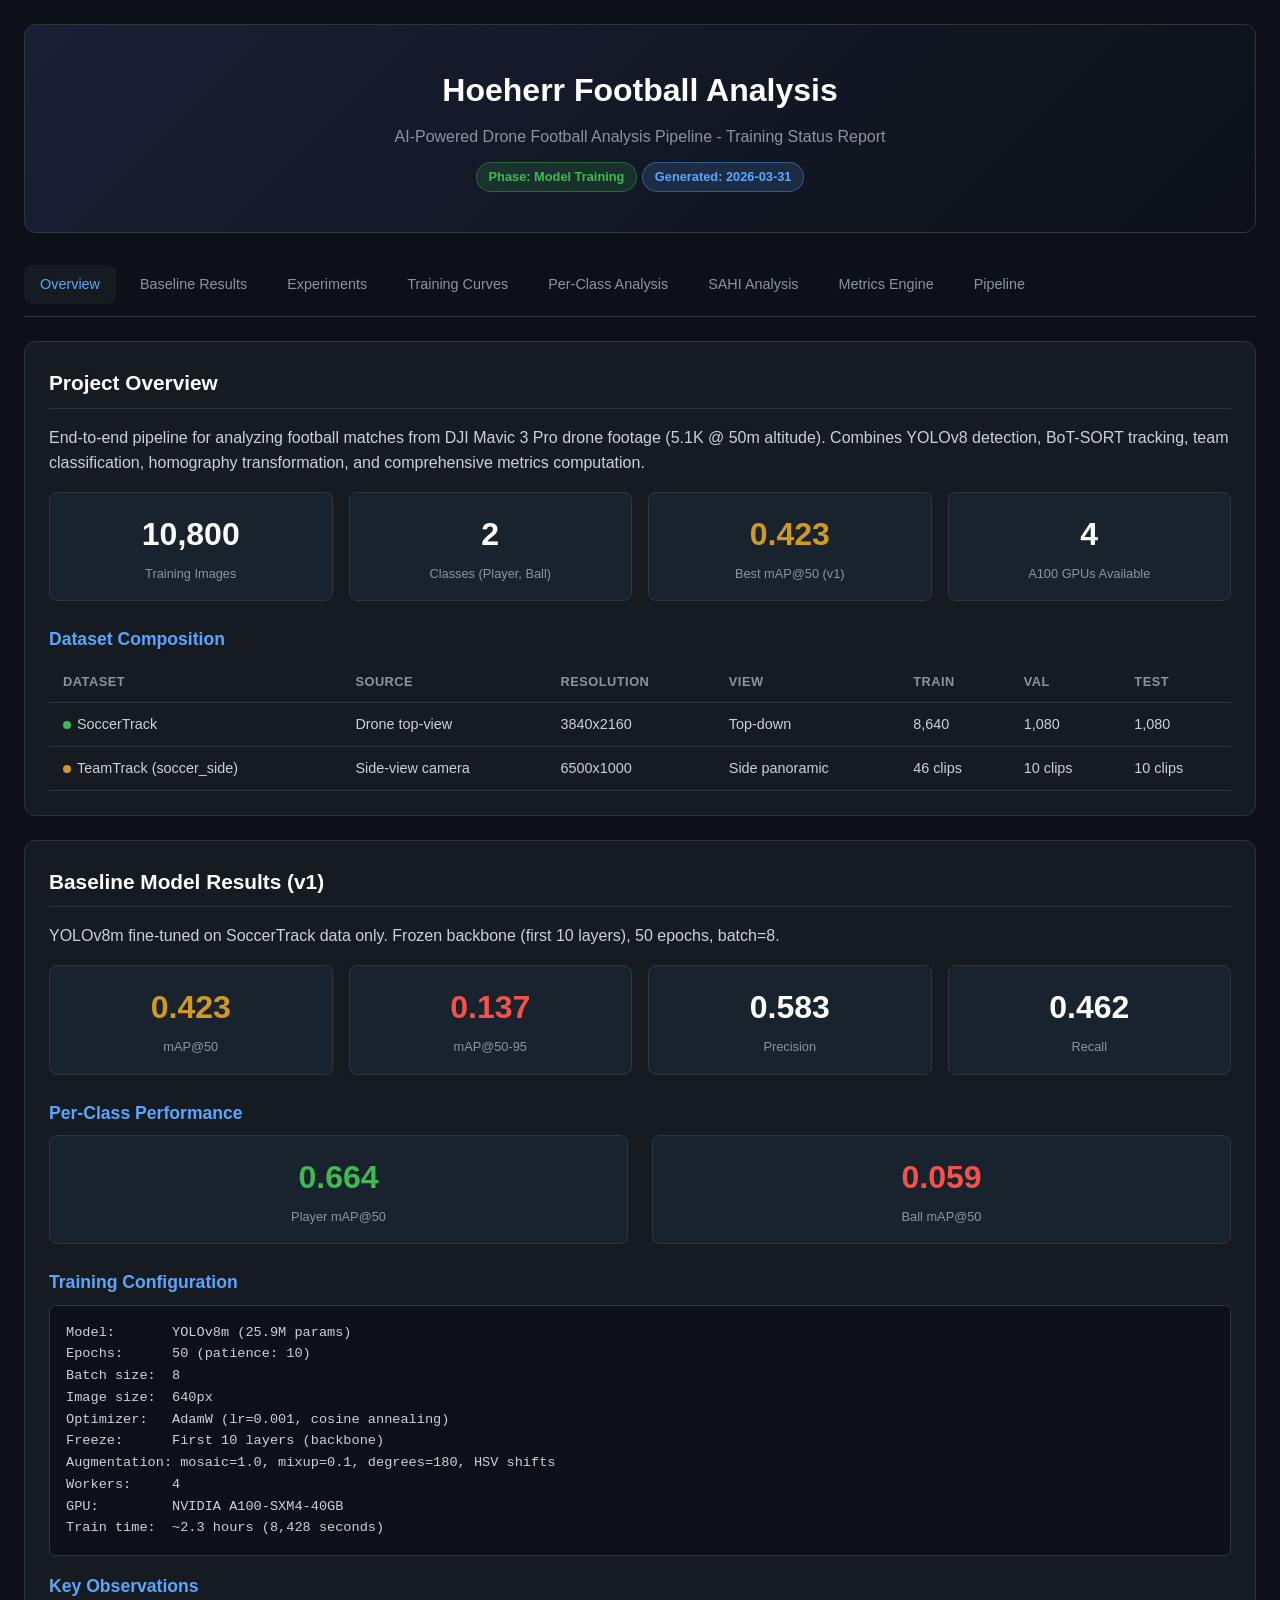
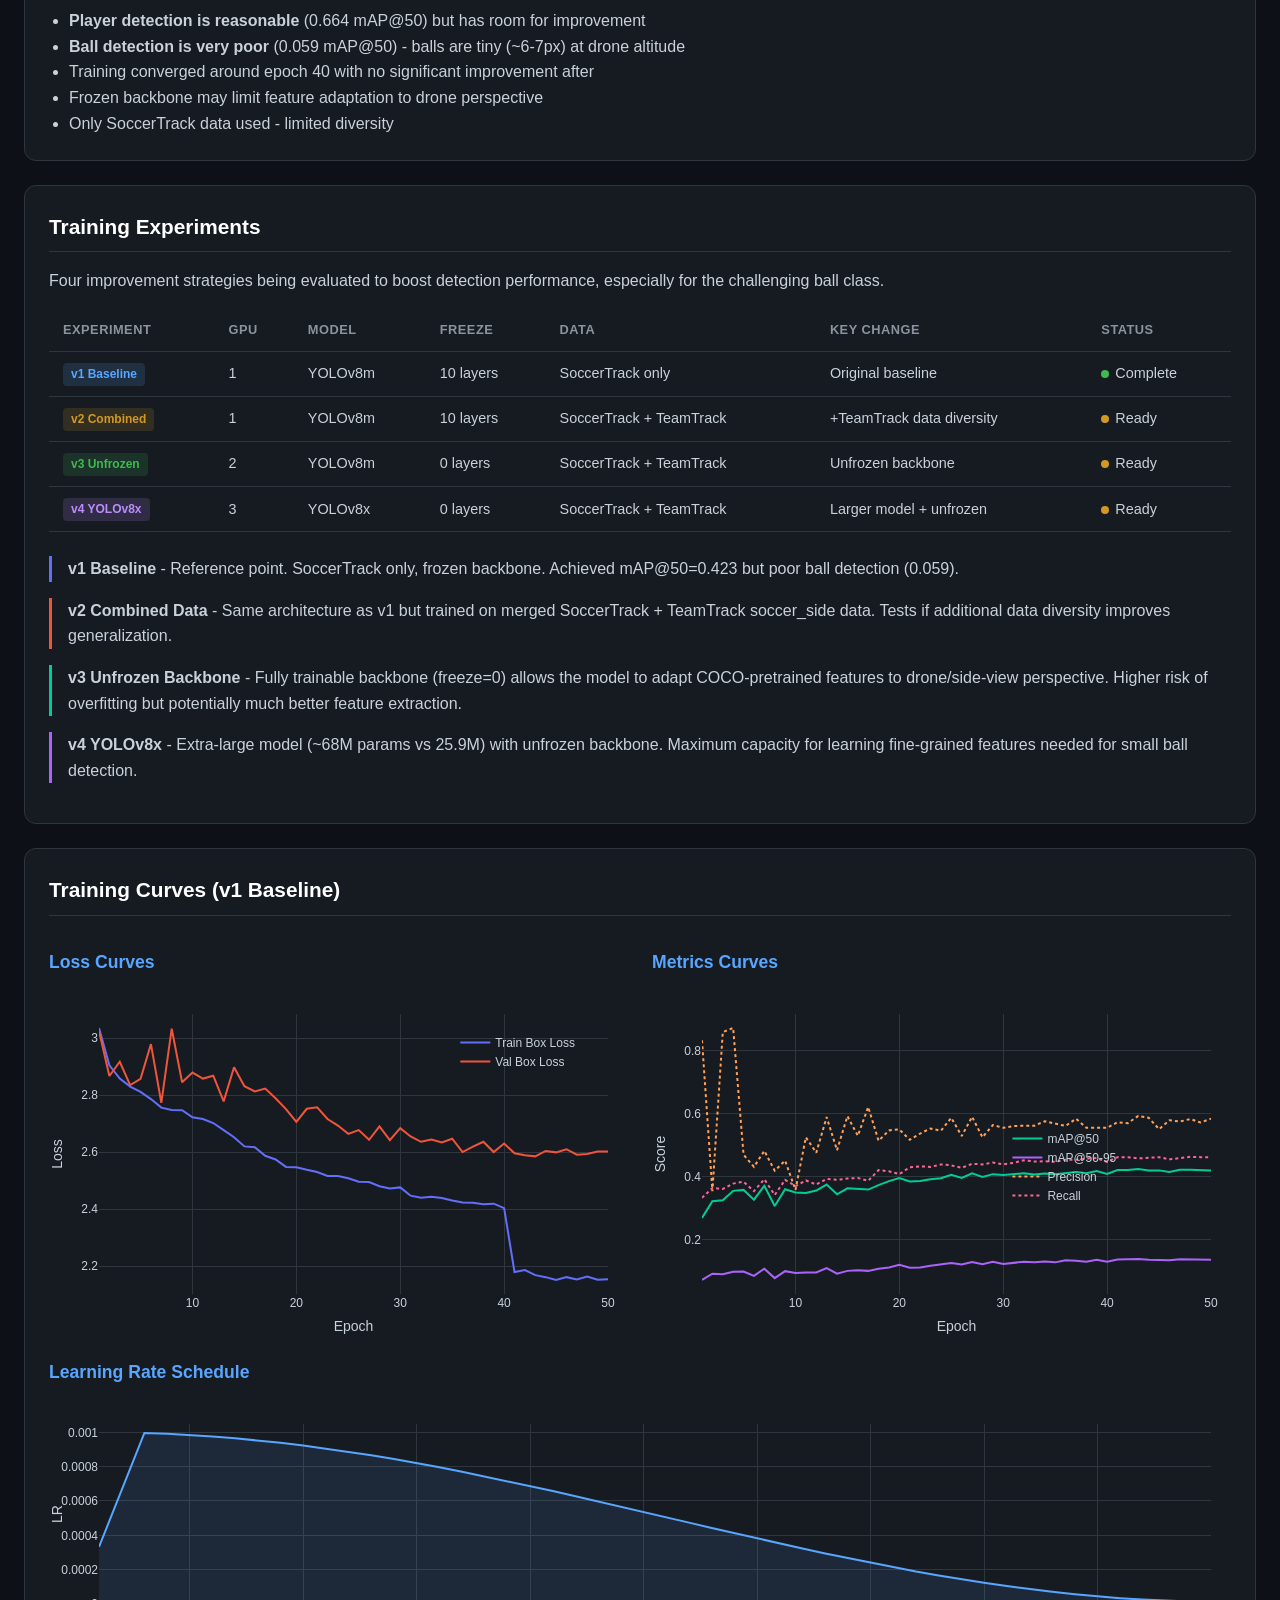
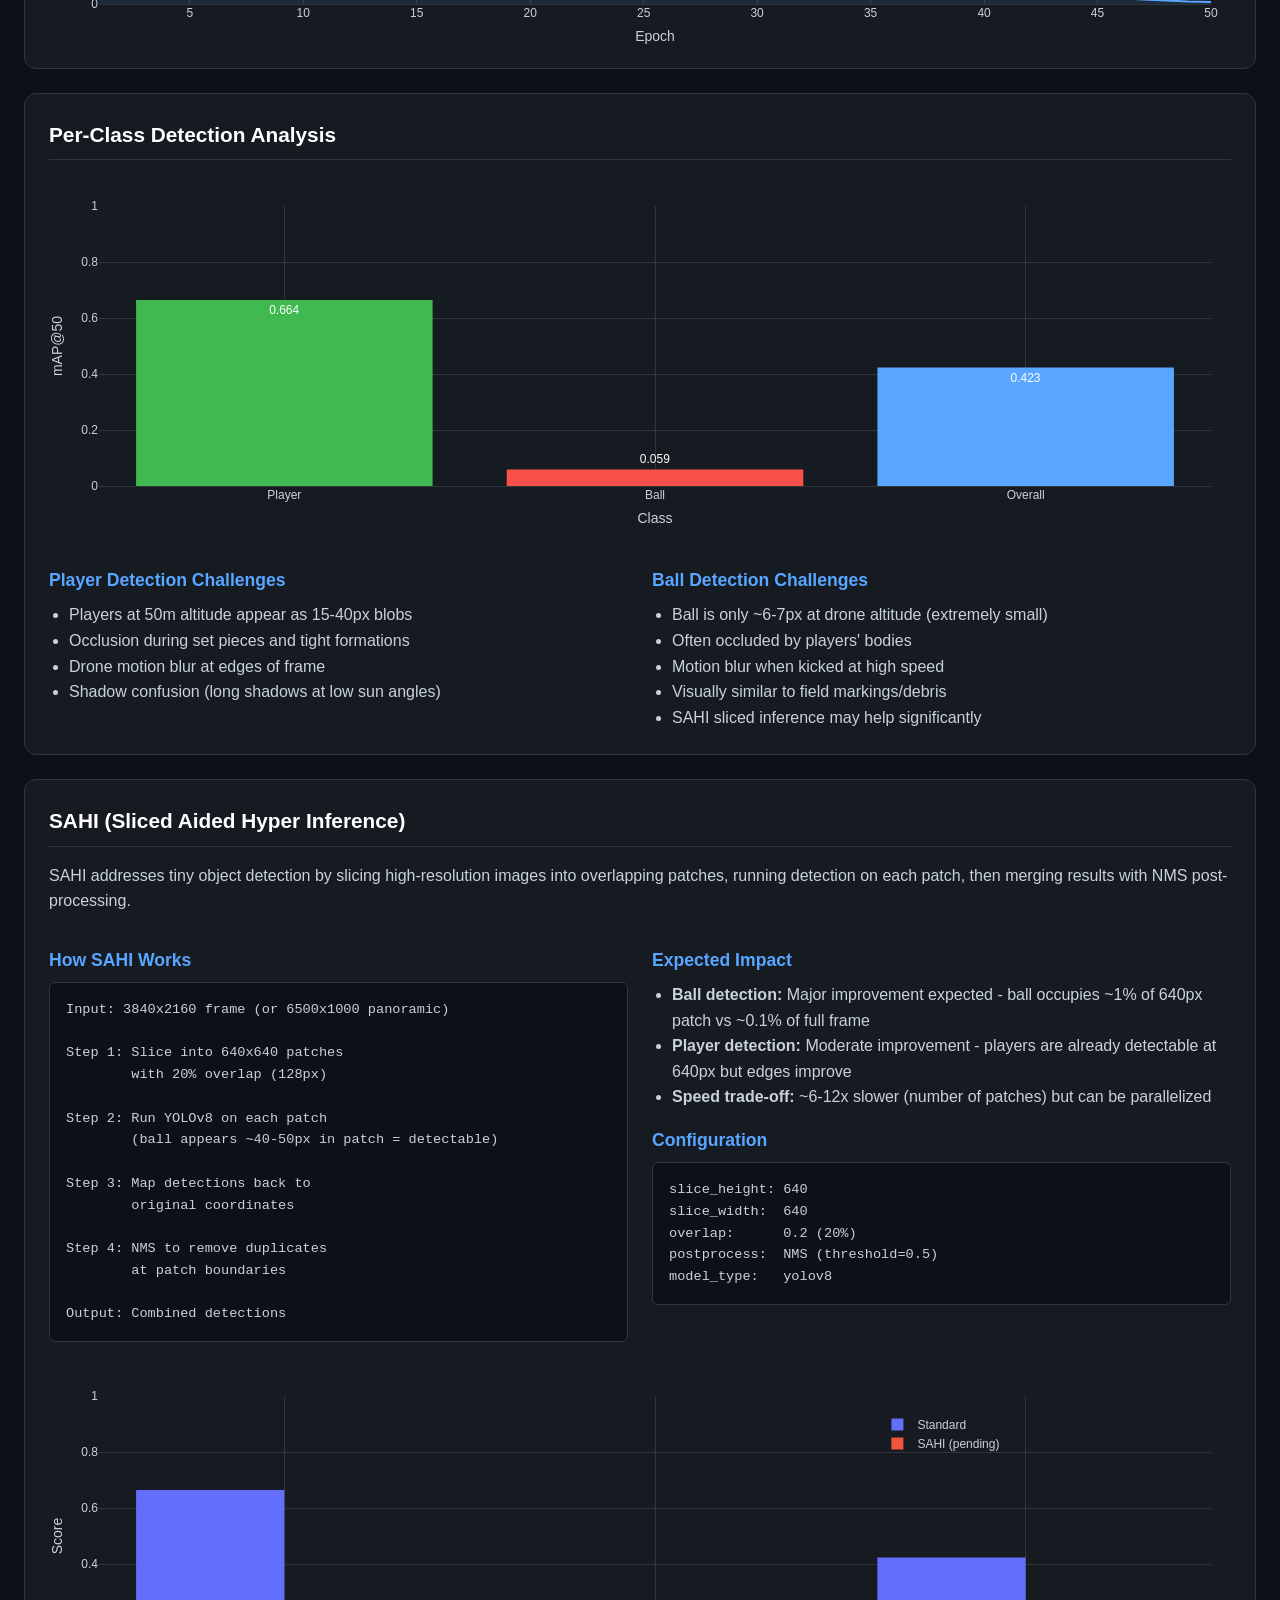
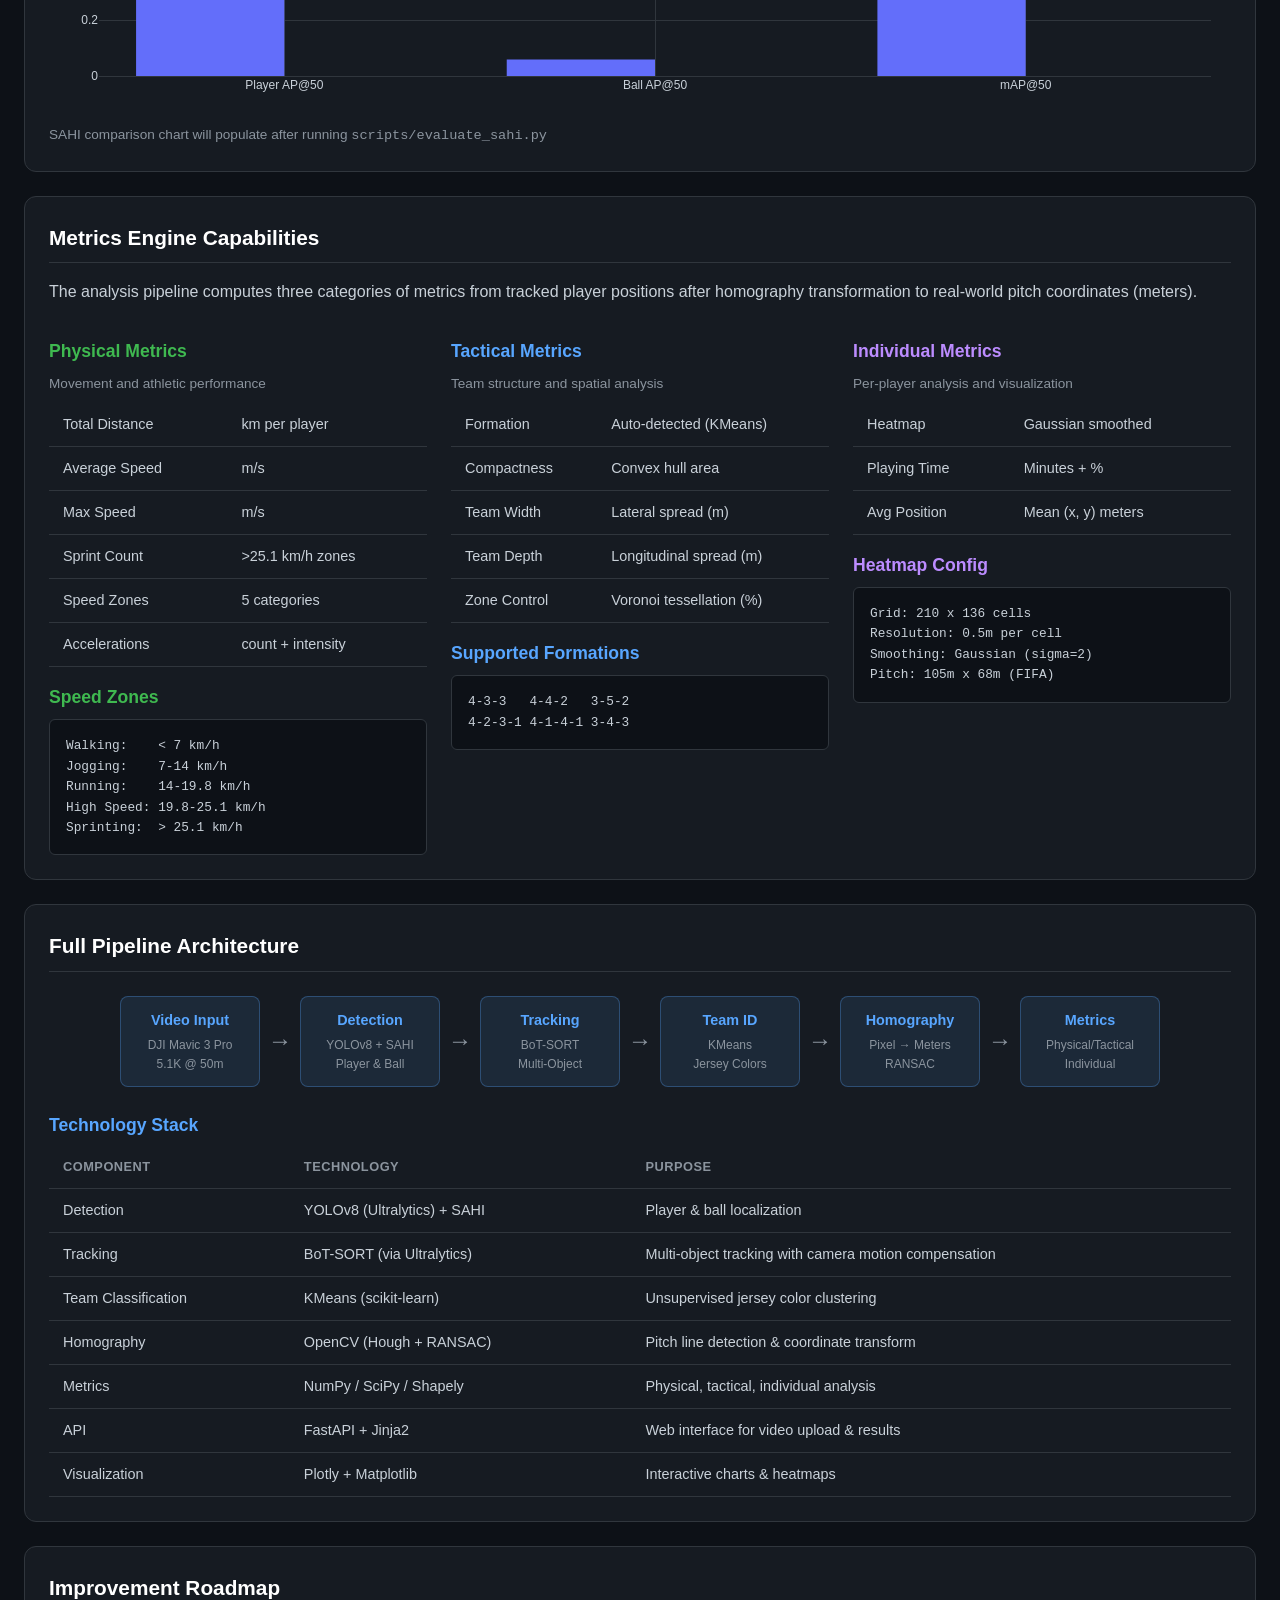
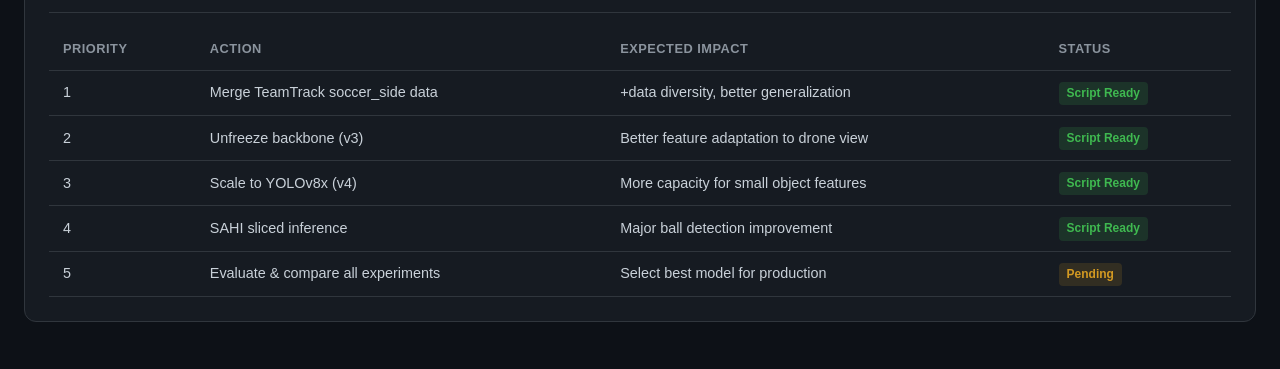
==== reports/training_report.html @ 8e0e342e "Initial commit: Hoeherr Football Analysis Pipeline - YOLOv8 detection + SAHI for small object detect" ====
<!DOCTYPE html>
<html lang="en">
<head>
    <meta charset="UTF-8">
    <meta name="viewport" content="width=device-width, initial-scale=1.0">
    <title>Hoeherr Football Analysis - Training Status Report</title>
    <script src="https://cdn.plot.ly/plotly-2.27.0.min.js"></script>
    <style>
        :root {
            --bg: #0d1117;
            --card: #161b22;
            --border: #30363d;
            --text: #c9d1d9;
            --text-muted: #8b949e;
            --accent: #58a6ff;
            --green: #3fb950;
            --red: #f85149;
            --orange: #d29922;
            --purple: #bc8cff;
        }
        * { margin: 0; padding: 0; box-sizing: border-box; }
        body {
            font-family: -apple-system, BlinkMacSystemFont, 'Segoe UI', Helvetica, Arial, sans-serif;
            background: var(--bg); color: var(--text); line-height: 1.6;
        }
        .container { max-width: 1400px; margin: 0 auto; padding: 24px; }

        /* Header */
        .header {
            text-align: center; padding: 40px 20px; margin-bottom: 32px;
            background: linear-gradient(135deg, #1a1f35 0%, #0d1117 100%);
            border: 1px solid var(--border); border-radius: 12px;
        }
        .header h1 { font-size: 2rem; color: #fff; margin-bottom: 8px; }
        .header .subtitle { color: var(--text-muted); font-size: 1rem; }
        .header .badge {
            display: inline-block; padding: 4px 12px; border-radius: 20px;
            font-size: 0.8rem; font-weight: 600; margin-top: 12px;
        }
        .badge-active { background: rgba(63, 185, 80, 0.15); color: var(--green); border: 1px solid rgba(63, 185, 80, 0.4); }
        .badge-info { background: rgba(88, 166, 255, 0.15); color: var(--accent); border: 1px solid rgba(88, 166, 255, 0.4); }

        /* Navigation */
        .nav {
            display: flex; gap: 8px; margin-bottom: 24px;
            border-bottom: 1px solid var(--border); padding-bottom: 12px;
            flex-wrap: wrap;
        }
        .nav a {
            color: var(--text-muted); text-decoration: none; padding: 8px 16px;
            border-radius: 8px; font-size: 0.9rem; transition: all 0.2s;
        }
        .nav a:hover, .nav a.active { background: var(--card); color: var(--accent); }

        /* Cards */
        .card {
            background: var(--card); border: 1px solid var(--border);
            border-radius: 12px; padding: 24px; margin-bottom: 24px;
        }
        .card h2 { font-size: 1.3rem; color: #fff; margin-bottom: 16px;
                    padding-bottom: 8px; border-bottom: 1px solid var(--border); }
        .card h3 { font-size: 1.1rem; color: var(--accent); margin: 16px 0 8px; }

        /* Grid layouts */
        .grid-2 { display: grid; grid-template-columns: 1fr 1fr; gap: 24px; }
        .grid-3 { display: grid; grid-template-columns: 1fr 1fr 1fr; gap: 24px; }
        .grid-4 { display: grid; grid-template-columns: repeat(4, 1fr); gap: 16px; }
        @media (max-width: 900px) {
            .grid-2, .grid-3, .grid-4 { grid-template-columns: 1fr; }
        }

        /* Metric boxes */
        .metric-box {
            background: rgba(88, 166, 255, 0.05); border: 1px solid var(--border);
            border-radius: 8px; padding: 16px; text-align: center;
        }
        .metric-box .value { font-size: 2rem; font-weight: 700; color: #fff; }
        .metric-box .label { font-size: 0.8rem; color: var(--text-muted); margin-top: 4px; }
        .metric-box.good .value { color: var(--green); }
        .metric-box.warn .value { color: var(--orange); }
        .metric-box.bad .value { color: var(--red); }

        /* Tables */
        table { width: 100%; border-collapse: collapse; font-size: 0.9rem; }
        th, td { padding: 10px 14px; text-align: left; border-bottom: 1px solid var(--border); }
        th { color: var(--text-muted); font-weight: 600; font-size: 0.8rem;
             text-transform: uppercase; letter-spacing: 0.5px; }
        tr:hover { background: rgba(88, 166, 255, 0.05); }

        /* Chart containers */
        .chart-box { width: 100%; min-height: 350px; }

        /* Code/config blocks */
        .config-block {
            background: #0d1117; border: 1px solid var(--border);
            border-radius: 6px; padding: 16px; font-family: 'SFMono-Regular', monospace;
            font-size: 0.85rem; overflow-x: auto; white-space: pre;
        }

        /* Pipeline diagram */
        .pipeline { display: flex; align-items: center; gap: 0; flex-wrap: wrap; justify-content: center; }
        .pipeline-step {
            background: rgba(88, 166, 255, 0.1); border: 1px solid rgba(88, 166, 255, 0.3);
            border-radius: 8px; padding: 12px 20px; text-align: center;
            min-width: 140px;
        }
        .pipeline-step .step-title { font-weight: 600; color: var(--accent); font-size: 0.9rem; }
        .pipeline-step .step-detail { font-size: 0.75rem; color: var(--text-muted); margin-top: 4px; }
        .pipeline-arrow { font-size: 1.5rem; color: var(--text-muted); padding: 0 8px; }

        /* Status indicators */
        .status-dot { width: 8px; height: 8px; border-radius: 50%; display: inline-block; margin-right: 6px; }
        .status-dot.green { background: var(--green); }
        .status-dot.orange { background: var(--orange); }
        .status-dot.red { background: var(--red); }

        /* Sections */
        section { scroll-margin-top: 20px; }

        /* Experiment comparison */
        .exp-card {
            border-left: 3px solid var(--accent); padding-left: 16px;
            margin-bottom: 16px;
        }
        .exp-card.v1 { border-color: #636EFA; }
        .exp-card.v2 { border-color: #EF553B; }
        .exp-card.v3 { border-color: #00CC96; }
        .exp-card.v4 { border-color: #AB63FA; }

        .tag {
            display: inline-block; padding: 2px 8px; border-radius: 4px;
            font-size: 0.75rem; font-weight: 600;
        }
        .tag-blue { background: rgba(88, 166, 255, 0.15); color: var(--accent); }
        .tag-green { background: rgba(63, 185, 80, 0.15); color: var(--green); }
        .tag-orange { background: rgba(210, 153, 34, 0.15); color: var(--orange); }
        .tag-purple { background: rgba(188, 140, 255, 0.15); color: var(--purple); }
    </style>
</head>
<body>

<div class="container">

    <!-- Header -->
    <div class="header">
        <h1>Hoeherr Football Analysis</h1>
        <div class="subtitle">AI-Powered Drone Football Analysis Pipeline - Training Status Report</div>
        <div>
            <span class="badge badge-active">Phase: Model Training</span>
            <span class="badge badge-info">Generated: 2026-03-31</span>
        </div>
    </div>

    <!-- Navigation -->
    <div class="nav">
        <a href="#overview" class="active">Overview</a>
        <a href="#baseline">Baseline Results</a>
        <a href="#experiments">Experiments</a>
        <a href="#training-curves">Training Curves</a>
        <a href="#per-class">Per-Class Analysis</a>
        <a href="#sahi">SAHI Analysis</a>
        <a href="#metrics-engine">Metrics Engine</a>
        <a href="#pipeline">Pipeline</a>
    </div>

    <!-- ============================================================ -->
    <!-- SECTION: Overview -->
    <!-- ============================================================ -->
    <section id="overview">
        <div class="card">
            <h2>Project Overview</h2>
            <p style="margin-bottom: 16px;">
                End-to-end pipeline for analyzing football matches from DJI Mavic 3 Pro drone footage (5.1K @ 50m altitude).
                Combines YOLOv8 detection, BoT-SORT tracking, team classification, homography transformation, and comprehensive metrics computation.
            </p>

            <div class="grid-4" style="margin-bottom: 24px;">
                <div class="metric-box">
                    <div class="value">10,800</div>
                    <div class="label">Training Images</div>
                </div>
                <div class="metric-box">
                    <div class="value">2</div>
                    <div class="label">Classes (Player, Ball)</div>
                </div>
                <div class="metric-box warn">
                    <div class="value">0.423</div>
                    <div class="label">Best mAP@50 (v1)</div>
                </div>
                <div class="metric-box">
                    <div class="value">4</div>
                    <div class="label">A100 GPUs Available</div>
                </div>
            </div>

            <h3>Dataset Composition</h3>
            <table>
                <thead>
                    <tr><th>Dataset</th><th>Source</th><th>Resolution</th><th>View</th><th>Train</th><th>Val</th><th>Test</th></tr>
                </thead>
                <tbody>
                    <tr>
                        <td><span class="status-dot green"></span>SoccerTrack</td>
                        <td>Drone top-view</td><td>3840x2160</td><td>Top-down</td>
                        <td>8,640</td><td>1,080</td><td>1,080</td>
                    </tr>
                    <tr>
                        <td><span class="status-dot orange"></span>TeamTrack (soccer_side)</td>
                        <td>Side-view camera</td><td>6500x1000</td><td>Side panoramic</td>
                        <td>46 clips</td><td>10 clips</td><td>10 clips</td>
                    </tr>
                </tbody>
            </table>
        </div>
    </section>

    <!-- ============================================================ -->
    <!-- SECTION: Baseline Results (v1) -->
    <!-- ============================================================ -->
    <section id="baseline">
        <div class="card">
            <h2>Baseline Model Results (v1)</h2>
            <p style="margin-bottom: 16px;">
                YOLOv8m fine-tuned on SoccerTrack data only. Frozen backbone (first 10 layers), 50 epochs, batch=8.
            </p>

            <div class="grid-4" style="margin-bottom: 24px;">
                <div class="metric-box warn">
                    <div class="value">0.423</div>
                    <div class="label">mAP@50</div>
                </div>
                <div class="metric-box bad">
                    <div class="value">0.137</div>
                    <div class="label">mAP@50-95</div>
                </div>
                <div class="metric-box">
                    <div class="value">0.583</div>
                    <div class="label">Precision</div>
                </div>
                <div class="metric-box">
                    <div class="value">0.462</div>
                    <div class="label">Recall</div>
                </div>
            </div>

            <h3>Per-Class Performance</h3>
            <div class="grid-2" style="margin-bottom: 24px;">
                <div class="metric-box">
                    <div class="value" style="color: var(--green);">0.664</div>
                    <div class="label">Player mAP@50</div>
                </div>
                <div class="metric-box bad">
                    <div class="value">0.059</div>
                    <div class="label">Ball mAP@50</div>
                </div>
            </div>

            <h3>Training Configuration</h3>
            <div class="config-block">Model:       YOLOv8m (25.9M params)
Epochs:      50 (patience: 10)
Batch size:  8
Image size:  640px
Optimizer:   AdamW (lr=0.001, cosine annealing)
Freeze:      First 10 layers (backbone)
Augmentation: mosaic=1.0, mixup=0.1, degrees=180, HSV shifts
Workers:     4
GPU:         NVIDIA A100-SXM4-40GB
Train time:  ~2.3 hours (8,428 seconds)</div>

            <h3>Key Observations</h3>
            <ul style="margin-left: 20px; margin-top: 8px;">
                <li><strong>Player detection is reasonable</strong> (0.664 mAP@50) but has room for improvement</li>
                <li><strong>Ball detection is very poor</strong> (0.059 mAP@50) - balls are tiny (~6-7px) at drone altitude</li>
                <li>Training converged around epoch 40 with no significant improvement after</li>
                <li>Frozen backbone may limit feature adaptation to drone perspective</li>
                <li>Only SoccerTrack data used - limited diversity</li>
            </ul>
        </div>
    </section>

    <!-- ============================================================ -->
    <!-- SECTION: Experiments -->
    <!-- ============================================================ -->
    <section id="experiments">
        <div class="card">
            <h2>Training Experiments</h2>
            <p style="margin-bottom: 16px;">
                Four improvement strategies being evaluated to boost detection performance,
                especially for the challenging ball class.
            </p>

            <table>
                <thead>
                    <tr>
                        <th>Experiment</th><th>GPU</th><th>Model</th><th>Freeze</th>
                        <th>Data</th><th>Key Change</th><th>Status</th>
                    </tr>
                </thead>
                <tbody>
                    <tr>
                        <td><span class="tag tag-blue">v1 Baseline</span></td>
                        <td>1</td><td>YOLOv8m</td><td>10 layers</td>
                        <td>SoccerTrack only</td><td>Original baseline</td>
                        <td><span class="status-dot green"></span>Complete</td>
                    </tr>
                    <tr>
                        <td><span class="tag tag-orange">v2 Combined</span></td>
                        <td>1</td><td>YOLOv8m</td><td>10 layers</td>
                        <td>SoccerTrack + TeamTrack</td><td>+TeamTrack data diversity</td>
                        <td><span class="status-dot orange"></span>Ready</td>
                    </tr>
                    <tr>
                        <td><span class="tag tag-green">v3 Unfrozen</span></td>
                        <td>2</td><td>YOLOv8m</td><td>0 layers</td>
                        <td>SoccerTrack + TeamTrack</td><td>Unfrozen backbone</td>
                        <td><span class="status-dot orange"></span>Ready</td>
                    </tr>
                    <tr>
                        <td><span class="tag tag-purple">v4 YOLOv8x</span></td>
                        <td>3</td><td>YOLOv8x</td><td>0 layers</td>
                        <td>SoccerTrack + TeamTrack</td><td>Larger model + unfrozen</td>
                        <td><span class="status-dot orange"></span>Ready</td>
                    </tr>
                </tbody>
            </table>

            <div style="margin-top: 24px;">
                <div class="exp-card v1">
                    <strong>v1 Baseline</strong> - Reference point. SoccerTrack only, frozen backbone.
                    Achieved mAP@50=0.423 but poor ball detection (0.059).
                </div>
                <div class="exp-card v2">
                    <strong>v2 Combined Data</strong> - Same architecture as v1 but trained on merged
                    SoccerTrack + TeamTrack soccer_side data. Tests if additional data diversity improves generalization.
                </div>
                <div class="exp-card v3">
                    <strong>v3 Unfrozen Backbone</strong> - Fully trainable backbone (freeze=0) allows the
                    model to adapt COCO-pretrained features to drone/side-view perspective. Higher risk of
                    overfitting but potentially much better feature extraction.
                </div>
                <div class="exp-card v4">
                    <strong>v4 YOLOv8x</strong> - Extra-large model (~68M params vs 25.9M) with unfrozen backbone.
                    Maximum capacity for learning fine-grained features needed for small ball detection.
                </div>
            </div>
        </div>
    </section>

    <!-- ============================================================ -->
    <!-- SECTION: Training Curves -->
    <!-- ============================================================ -->
    <section id="training-curves">
        <div class="card">
            <h2>Training Curves (v1 Baseline)</h2>
            <div class="grid-2">
                <div>
                    <h3>Loss Curves</h3>
                    <div id="chart-loss" class="chart-box"></div>
                </div>
                <div>
                    <h3>Metrics Curves</h3>
                    <div id="chart-metrics" class="chart-box"></div>
                </div>
            </div>
            <div style="margin-top: 24px;">
                <h3>Learning Rate Schedule</h3>
                <div id="chart-lr" class="chart-box" style="min-height: 250px;"></div>
            </div>
        </div>
    </section>

    <!-- ============================================================ -->
    <!-- SECTION: Per-Class Analysis -->
    <!-- ============================================================ -->
    <section id="per-class">
        <div class="card">
            <h2>Per-Class Detection Analysis</h2>
            <div id="chart-perclass" class="chart-box"></div>

            <div class="grid-2" style="margin-top: 24px;">
                <div>
                    <h3>Player Detection Challenges</h3>
                    <ul style="margin-left: 20px;">
                        <li>Players at 50m altitude appear as 15-40px blobs</li>
                        <li>Occlusion during set pieces and tight formations</li>
                        <li>Drone motion blur at edges of frame</li>
                        <li>Shadow confusion (long shadows at low sun angles)</li>
                    </ul>
                </div>
                <div>
                    <h3>Ball Detection Challenges</h3>
                    <ul style="margin-left: 20px;">
                        <li>Ball is only ~6-7px at drone altitude (extremely small)</li>
                        <li>Often occluded by players' bodies</li>
                        <li>Motion blur when kicked at high speed</li>
                        <li>Visually similar to field markings/debris</li>
                        <li>SAHI sliced inference may help significantly</li>
                    </ul>
                </div>
            </div>
        </div>
    </section>

    <!-- ============================================================ -->
    <!-- SECTION: SAHI Analysis -->
    <!-- ============================================================ -->
    <section id="sahi">
        <div class="card">
            <h2>SAHI (Sliced Aided Hyper Inference)</h2>
            <p style="margin-bottom: 16px;">
                SAHI addresses tiny object detection by slicing high-resolution images into overlapping patches,
                running detection on each patch, then merging results with NMS post-processing.
            </p>

            <div class="grid-2" style="margin-bottom: 24px;">
                <div>
                    <h3>How SAHI Works</h3>
                    <div class="config-block">Input: 3840x2160 frame (or 6500x1000 panoramic)

Step 1: Slice into 640x640 patches
        with 20% overlap (128px)

Step 2: Run YOLOv8 on each patch
        (ball appears ~40-50px in patch = detectable)

Step 3: Map detections back to
        original coordinates

Step 4: NMS to remove duplicates
        at patch boundaries

Output: Combined detections</div>
                </div>
                <div>
                    <h3>Expected Impact</h3>
                    <ul style="margin-left: 20px; margin-bottom: 16px;">
                        <li><strong>Ball detection:</strong> Major improvement expected - ball occupies ~1% of 640px patch vs ~0.1% of full frame</li>
                        <li><strong>Player detection:</strong> Moderate improvement - players are already detectable at 640px but edges improve</li>
                        <li><strong>Speed trade-off:</strong> ~6-12x slower (number of patches) but can be parallelized</li>
                    </ul>
                    <h3>Configuration</h3>
                    <div class="config-block">slice_height: 640
slice_width:  640
overlap:      0.2 (20%)
postprocess:  NMS (threshold=0.5)
model_type:   yolov8</div>
                </div>
            </div>

            <div id="chart-sahi" class="chart-box"></div>
            <p style="margin-top: 8px; color: var(--text-muted); font-size: 0.85rem;">
                SAHI comparison chart will populate after running <code>scripts/evaluate_sahi.py</code>
            </p>
        </div>
    </section>

    <!-- ============================================================ -->
    <!-- SECTION: Metrics Engine -->
    <!-- ============================================================ -->
    <section id="metrics-engine">
        <div class="card">
            <h2>Metrics Engine Capabilities</h2>
            <p style="margin-bottom: 16px;">
                The analysis pipeline computes three categories of metrics from tracked player positions
                after homography transformation to real-world pitch coordinates (meters).
            </p>

            <div class="grid-3">
                <div>
                    <h3 style="color: var(--green);">Physical Metrics</h3>
                    <p style="font-size: 0.85rem; color: var(--text-muted); margin-bottom: 8px;">
                        Movement and athletic performance
                    </p>
                    <table>
                        <tr><td>Total Distance</td><td>km per player</td></tr>
                        <tr><td>Average Speed</td><td>m/s</td></tr>
                        <tr><td>Max Speed</td><td>m/s</td></tr>
                        <tr><td>Sprint Count</td><td>>25.1 km/h zones</td></tr>
                        <tr><td>Speed Zones</td><td>5 categories</td></tr>
                        <tr><td>Accelerations</td><td>count + intensity</td></tr>
                    </table>

                    <h3 style="color: var(--green); margin-top: 16px;">Speed Zones</h3>
                    <div class="config-block" style="font-size: 0.8rem;">Walking:    &lt; 7 km/h
Jogging:    7-14 km/h
Running:    14-19.8 km/h
High Speed: 19.8-25.1 km/h
Sprinting:  &gt; 25.1 km/h</div>
                </div>
                <div>
                    <h3 style="color: var(--accent);">Tactical Metrics</h3>
                    <p style="font-size: 0.85rem; color: var(--text-muted); margin-bottom: 8px;">
                        Team structure and spatial analysis
                    </p>
                    <table>
                        <tr><td>Formation</td><td>Auto-detected (KMeans)</td></tr>
                        <tr><td>Compactness</td><td>Convex hull area</td></tr>
                        <tr><td>Team Width</td><td>Lateral spread (m)</td></tr>
                        <tr><td>Team Depth</td><td>Longitudinal spread (m)</td></tr>
                        <tr><td>Zone Control</td><td>Voronoi tessellation (%)</td></tr>
                    </table>

                    <h3 style="color: var(--accent); margin-top: 16px;">Supported Formations</h3>
                    <div class="config-block" style="font-size: 0.8rem;">4-3-3   4-4-2   3-5-2
4-2-3-1 4-1-4-1 3-4-3</div>
                </div>
                <div>
                    <h3 style="color: var(--purple);">Individual Metrics</h3>
                    <p style="font-size: 0.85rem; color: var(--text-muted); margin-bottom: 8px;">
                        Per-player analysis and visualization
                    </p>
                    <table>
                        <tr><td>Heatmap</td><td>Gaussian smoothed</td></tr>
                        <tr><td>Playing Time</td><td>Minutes + %</td></tr>
                        <tr><td>Avg Position</td><td>Mean (x, y) meters</td></tr>
                    </table>

                    <h3 style="color: var(--purple); margin-top: 16px;">Heatmap Config</h3>
                    <div class="config-block" style="font-size: 0.8rem;">Grid: 210 x 136 cells
Resolution: 0.5m per cell
Smoothing: Gaussian (sigma=2)
Pitch: 105m x 68m (FIFA)</div>
                </div>
            </div>
        </div>
    </section>

    <!-- ============================================================ -->
    <!-- SECTION: Pipeline -->
    <!-- ============================================================ -->
    <section id="pipeline">
        <div class="card">
            <h2>Full Pipeline Architecture</h2>
            <div class="pipeline" style="margin: 24px 0;">
                <div class="pipeline-step">
                    <div class="step-title">Video Input</div>
                    <div class="step-detail">DJI Mavic 3 Pro<br>5.1K @ 50m</div>
                </div>
                <div class="pipeline-arrow">&rarr;</div>
                <div class="pipeline-step">
                    <div class="step-title">Detection</div>
                    <div class="step-detail">YOLOv8 + SAHI<br>Player & Ball</div>
                </div>
                <div class="pipeline-arrow">&rarr;</div>
                <div class="pipeline-step">
                    <div class="step-title">Tracking</div>
                    <div class="step-detail">BoT-SORT<br>Multi-Object</div>
                </div>
                <div class="pipeline-arrow">&rarr;</div>
                <div class="pipeline-step">
                    <div class="step-title">Team ID</div>
                    <div class="step-detail">KMeans<br>Jersey Colors</div>
                </div>
                <div class="pipeline-arrow">&rarr;</div>
                <div class="pipeline-step">
                    <div class="step-title">Homography</div>
                    <div class="step-detail">Pixel &rarr; Meters<br>RANSAC</div>
                </div>
                <div class="pipeline-arrow">&rarr;</div>
                <div class="pipeline-step">
                    <div class="step-title">Metrics</div>
                    <div class="step-detail">Physical/Tactical<br>Individual</div>
                </div>
            </div>

            <h3>Technology Stack</h3>
            <table>
                <thead>
                    <tr><th>Component</th><th>Technology</th><th>Purpose</th></tr>
                </thead>
                <tbody>
                    <tr><td>Detection</td><td>YOLOv8 (Ultralytics) + SAHI</td><td>Player & ball localization</td></tr>
                    <tr><td>Tracking</td><td>BoT-SORT (via Ultralytics)</td><td>Multi-object tracking with camera motion compensation</td></tr>
                    <tr><td>Team Classification</td><td>KMeans (scikit-learn)</td><td>Unsupervised jersey color clustering</td></tr>
                    <tr><td>Homography</td><td>OpenCV (Hough + RANSAC)</td><td>Pitch line detection & coordinate transform</td></tr>
                    <tr><td>Metrics</td><td>NumPy / SciPy / Shapely</td><td>Physical, tactical, individual analysis</td></tr>
                    <tr><td>API</td><td>FastAPI + Jinja2</td><td>Web interface for video upload & results</td></tr>
                    <tr><td>Visualization</td><td>Plotly + Matplotlib</td><td>Interactive charts & heatmaps</td></tr>
                </tbody>
            </table>
        </div>
    </section>

    <!-- ============================================================ -->
    <!-- SECTION: Next Steps -->
    <!-- ============================================================ -->
    <section id="next-steps">
        <div class="card">
            <h2>Improvement Roadmap</h2>
            <table>
                <thead>
                    <tr><th>Priority</th><th>Action</th><th>Expected Impact</th><th>Status</th></tr>
                </thead>
                <tbody>
                    <tr>
                        <td>1</td>
                        <td>Merge TeamTrack soccer_side data</td>
                        <td>+data diversity, better generalization</td>
                        <td><span class="tag tag-green">Script Ready</span></td>
                    </tr>
                    <tr>
                        <td>2</td>
                        <td>Unfreeze backbone (v3)</td>
                        <td>Better feature adaptation to drone view</td>
                        <td><span class="tag tag-green">Script Ready</span></td>
                    </tr>
                    <tr>
                        <td>3</td>
                        <td>Scale to YOLOv8x (v4)</td>
                        <td>More capacity for small object features</td>
                        <td><span class="tag tag-green">Script Ready</span></td>
                    </tr>
                    <tr>
                        <td>4</td>
                        <td>SAHI sliced inference</td>
                        <td>Major ball detection improvement</td>
                        <td><span class="tag tag-green">Script Ready</span></td>
                    </tr>
                    <tr>
                        <td>5</td>
                        <td>Evaluate & compare all experiments</td>
                        <td>Select best model for production</td>
                        <td><span class="tag tag-orange">Pending</span></td>
                    </tr>
                </tbody>
            </table>
        </div>
    </section>

</div>

<!-- ============================================================ -->
<!-- Plotly Charts (embedded data from v1 training) -->
<!-- ============================================================ -->
<script>
// v1 Training data
const epochs = [1,2,3,4,5,6,7,8,9,10,11,12,13,14,15,16,17,18,19,20,21,22,23,24,25,26,27,28,29,30,31,32,33,34,35,36,37,38,39,40,41,42,43,44,45,46,47,48,49,50];
const trainBoxLoss = [3.0355,2.9043,2.858,2.830,2.811,2.786,2.756,2.748,2.747,2.722,2.716,2.702,2.677,2.652,2.620,2.617,2.587,2.574,2.548,2.547,2.538,2.530,2.516,2.516,2.508,2.496,2.495,2.480,2.472,2.476,2.447,2.440,2.443,2.439,2.430,2.423,2.422,2.417,2.419,2.403,2.179,2.186,2.168,2.161,2.151,2.161,2.153,2.163,2.152,2.154];
const valBoxLoss = [3.025,2.867,2.917,2.835,2.857,2.979,2.773,3.033,2.845,2.879,2.858,2.868,2.778,2.898,2.831,2.813,2.823,2.789,2.751,2.706,2.752,2.757,2.716,2.693,2.664,2.677,2.643,2.690,2.642,2.684,2.655,2.636,2.644,2.634,2.647,2.600,2.619,2.636,2.600,2.630,2.596,2.589,2.585,2.604,2.599,2.610,2.591,2.593,2.602,2.602];
const mAP50 = [0.268,0.321,0.324,0.354,0.357,0.326,0.370,0.306,0.359,0.349,0.347,0.355,0.374,0.343,0.362,0.361,0.358,0.372,0.385,0.395,0.384,0.385,0.391,0.394,0.405,0.395,0.410,0.398,0.407,0.404,0.406,0.410,0.406,0.409,0.407,0.411,0.414,0.410,0.417,0.408,0.420,0.420,0.423,0.419,0.419,0.414,0.421,0.421,0.419,0.419];
const mAP5095 = [0.071,0.091,0.089,0.097,0.098,0.084,0.107,0.077,0.099,0.093,0.095,0.095,0.109,0.091,0.100,0.102,0.100,0.107,0.111,0.119,0.110,0.111,0.116,0.120,0.125,0.120,0.128,0.121,0.129,0.122,0.126,0.129,0.127,0.130,0.127,0.134,0.132,0.129,0.135,0.129,0.136,0.137,0.138,0.135,0.135,0.134,0.137,0.136,0.135,0.135];
const precision = [0.832,0.353,0.858,0.871,0.469,0.430,0.481,0.418,0.450,0.357,0.524,0.475,0.588,0.483,0.591,0.529,0.620,0.513,0.546,0.549,0.516,0.536,0.552,0.545,0.586,0.528,0.589,0.524,0.563,0.554,0.560,0.560,0.561,0.575,0.568,0.560,0.583,0.554,0.554,0.554,0.572,0.569,0.592,0.586,0.550,0.578,0.574,0.582,0.571,0.583];
const recall = [0.332,0.363,0.360,0.377,0.383,0.353,0.391,0.341,0.389,0.369,0.387,0.374,0.392,0.389,0.393,0.395,0.386,0.420,0.416,0.407,0.429,0.432,0.430,0.438,0.435,0.427,0.440,0.438,0.444,0.438,0.443,0.451,0.447,0.448,0.446,0.453,0.453,0.457,0.458,0.446,0.461,0.461,0.457,0.459,0.461,0.454,0.457,0.462,0.461,0.461];
const lr = [0.000333,0.000666,0.000996,0.000991,0.000984,0.000976,0.000965,0.000953,0.000939,0.000923,0.000905,0.000886,0.000866,0.000844,0.000821,0.000796,0.000770,0.000743,0.000716,0.000687,0.000658,0.000628,0.000598,0.000567,0.000536,0.000505,0.000474,0.000443,0.000412,0.000382,0.000352,0.000323,0.000294,0.000267,0.000240,0.000214,0.000189,0.000166,0.000144,0.000124,0.000105,0.0000871,0.0000712,0.0000571,0.0000448,0.0000342,0.0000256,0.0000188,0.0000139,0.0000110];

const plotConfig = {responsive: true, displayModeBar: false};
const darkLayout = {
    paper_bgcolor: 'rgba(0,0,0,0)',
    plot_bgcolor: 'rgba(0,0,0,0)',
    font: {color: '#c9d1d9'},
    xaxis: {gridcolor: '#30363d', zerolinecolor: '#30363d'},
    yaxis: {gridcolor: '#30363d', zerolinecolor: '#30363d'},
    margin: {l: 50, r: 20, t: 30, b: 40},
};

// Loss curves
Plotly.newPlot('chart-loss', [
    {x: epochs, y: trainBoxLoss, name: 'Train Box Loss', line: {color: '#636EFA'}},
    {x: epochs, y: valBoxLoss, name: 'Val Box Loss', line: {color: '#EF553B'}},
], {...darkLayout, xaxis: {...darkLayout.xaxis, title: 'Epoch'}, yaxis: {...darkLayout.yaxis, title: 'Loss'}, legend: {x: 0.7, y: 0.95}}, plotConfig);

// Metrics curves
Plotly.newPlot('chart-metrics', [
    {x: epochs, y: mAP50, name: 'mAP@50', line: {color: '#00CC96'}},
    {x: epochs, y: mAP5095, name: 'mAP@50-95', line: {color: '#AB63FA'}},
    {x: epochs, y: precision, name: 'Precision', line: {color: '#FFA15A', dash: 'dot'}},
    {x: epochs, y: recall, name: 'Recall', line: {color: '#FF6692', dash: 'dot'}},
], {...darkLayout, xaxis: {...darkLayout.xaxis, title: 'Epoch'}, yaxis: {...darkLayout.yaxis, title: 'Score'}, legend: {x: 0.6, y: 0.3}}, plotConfig);

// LR schedule
Plotly.newPlot('chart-lr', [
    {x: epochs, y: lr, name: 'Learning Rate', line: {color: '#58a6ff'}, fill: 'tozeroy', fillcolor: 'rgba(88,166,255,0.1)'},
], {...darkLayout, xaxis: {...darkLayout.xaxis, title: 'Epoch'}, yaxis: {...darkLayout.yaxis, title: 'LR'}, height: 250}, plotConfig);

// Per-class bar chart
Plotly.newPlot('chart-perclass', [
    {
        x: ['Player', 'Ball', 'Overall'],
        y: [0.664, 0.059, 0.423],
        type: 'bar',
        marker: {color: ['#3fb950', '#f85149', '#58a6ff']},
        text: ['0.664', '0.059', '0.423'],
        textposition: 'auto',
        textfont: {color: '#fff'},
    }
], {...darkLayout, xaxis: {...darkLayout.xaxis, title: 'Class'}, yaxis: {...darkLayout.yaxis, title: 'mAP@50', range: [0, 1]}}, plotConfig);

// SAHI placeholder
Plotly.newPlot('chart-sahi', [
    {
        x: ['Player AP@50', 'Ball AP@50', 'mAP@50'],
        y: [0.664, 0.059, 0.423],
        name: 'Standard',
        type: 'bar',
        marker: {color: '#636EFA'},
    },
    {
        x: ['Player AP@50', 'Ball AP@50', 'mAP@50'],
        y: [null, null, null],
        name: 'SAHI (pending)',
        type: 'bar',
        marker: {color: '#EF553B'},
    },
], {...darkLayout, barmode: 'group', xaxis: {...darkLayout.xaxis}, yaxis: {...darkLayout.yaxis, title: 'Score', range: [0, 1]}, legend: {x: 0.7, y: 0.95}}, plotConfig);
</script>

</body>
</html>
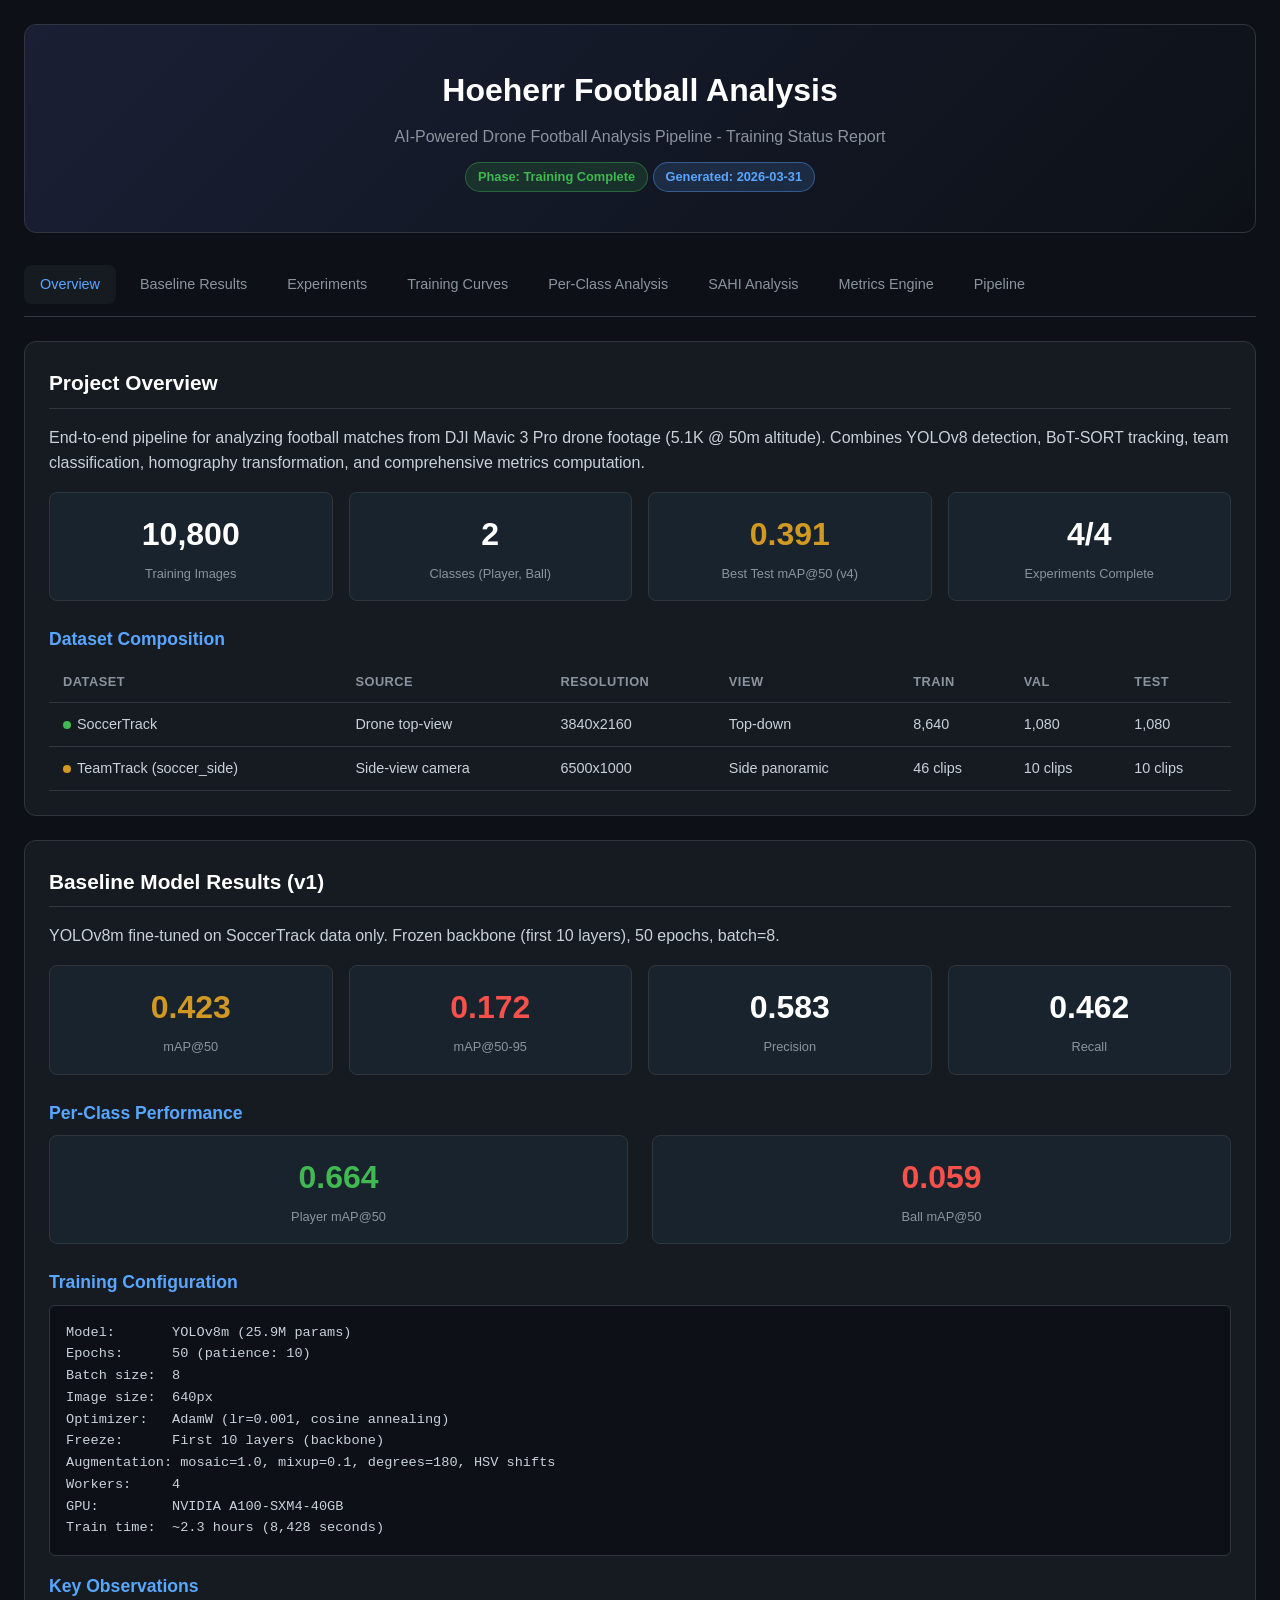
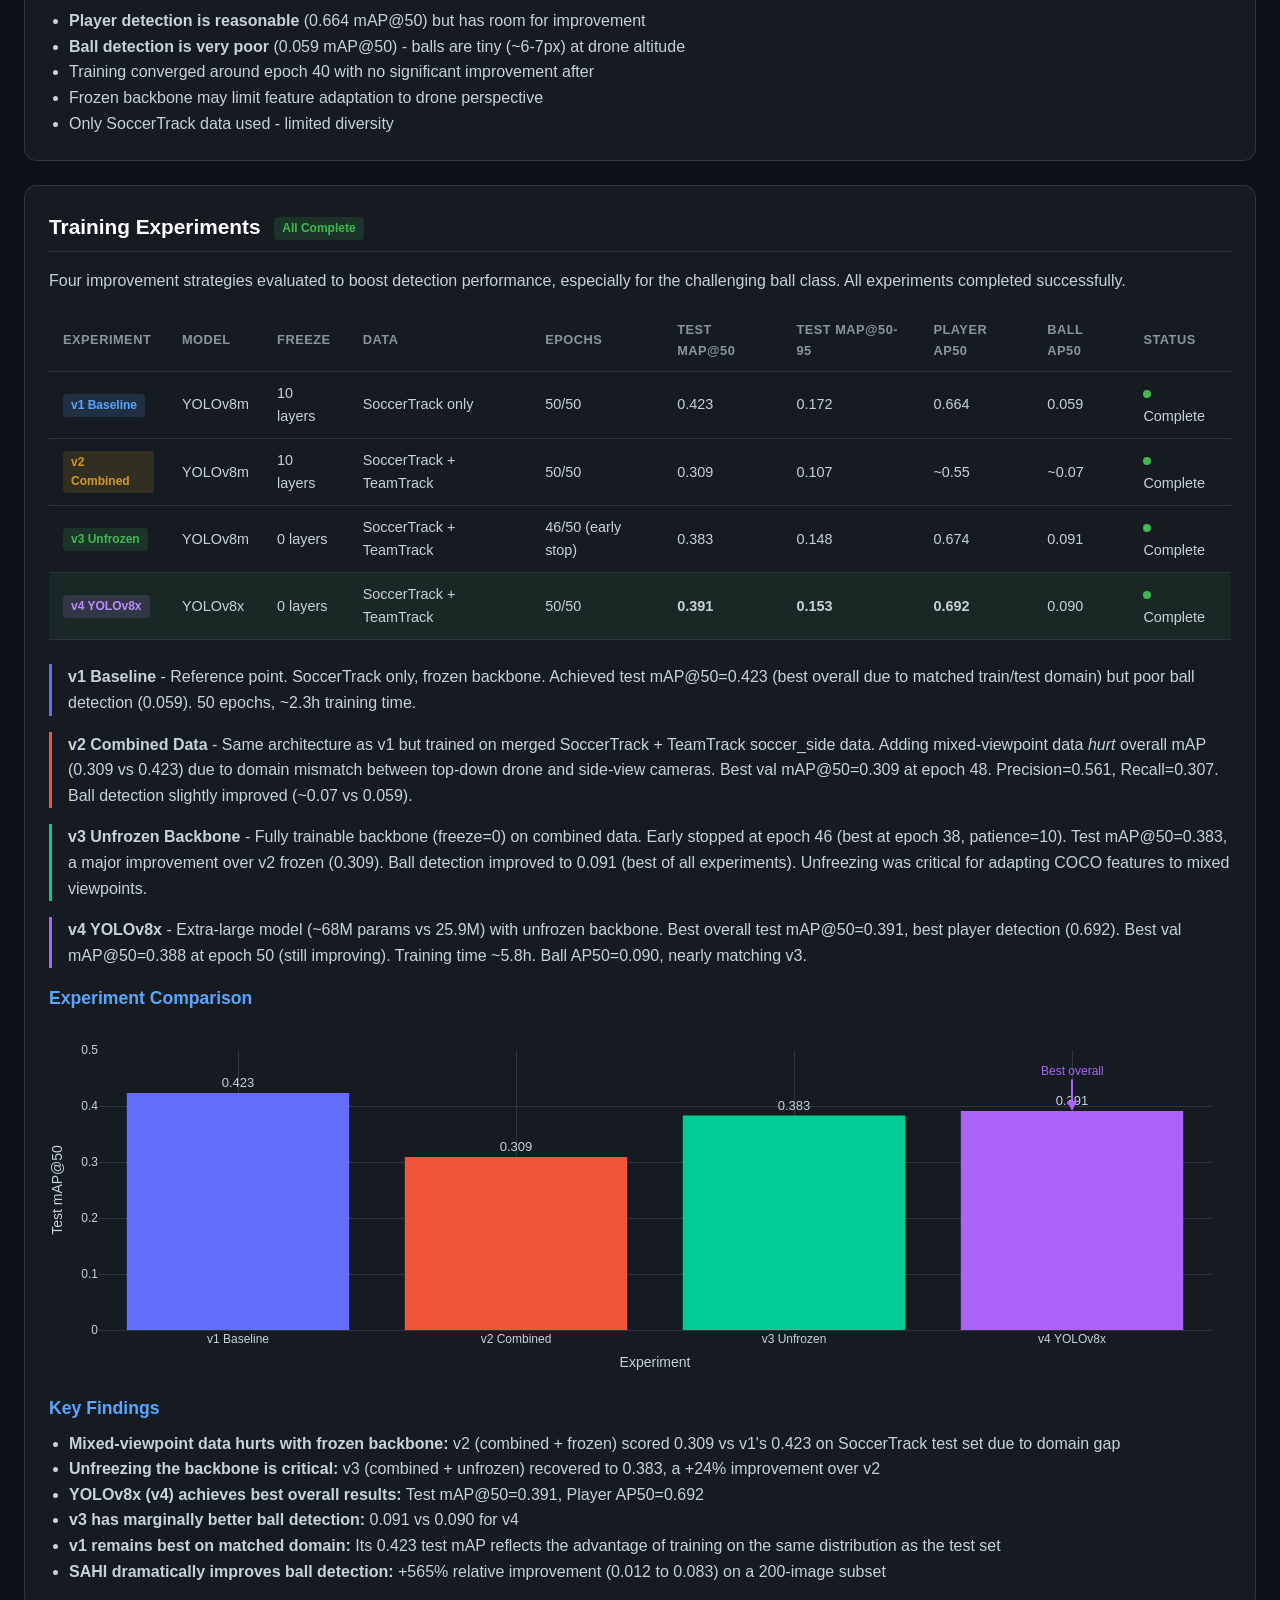
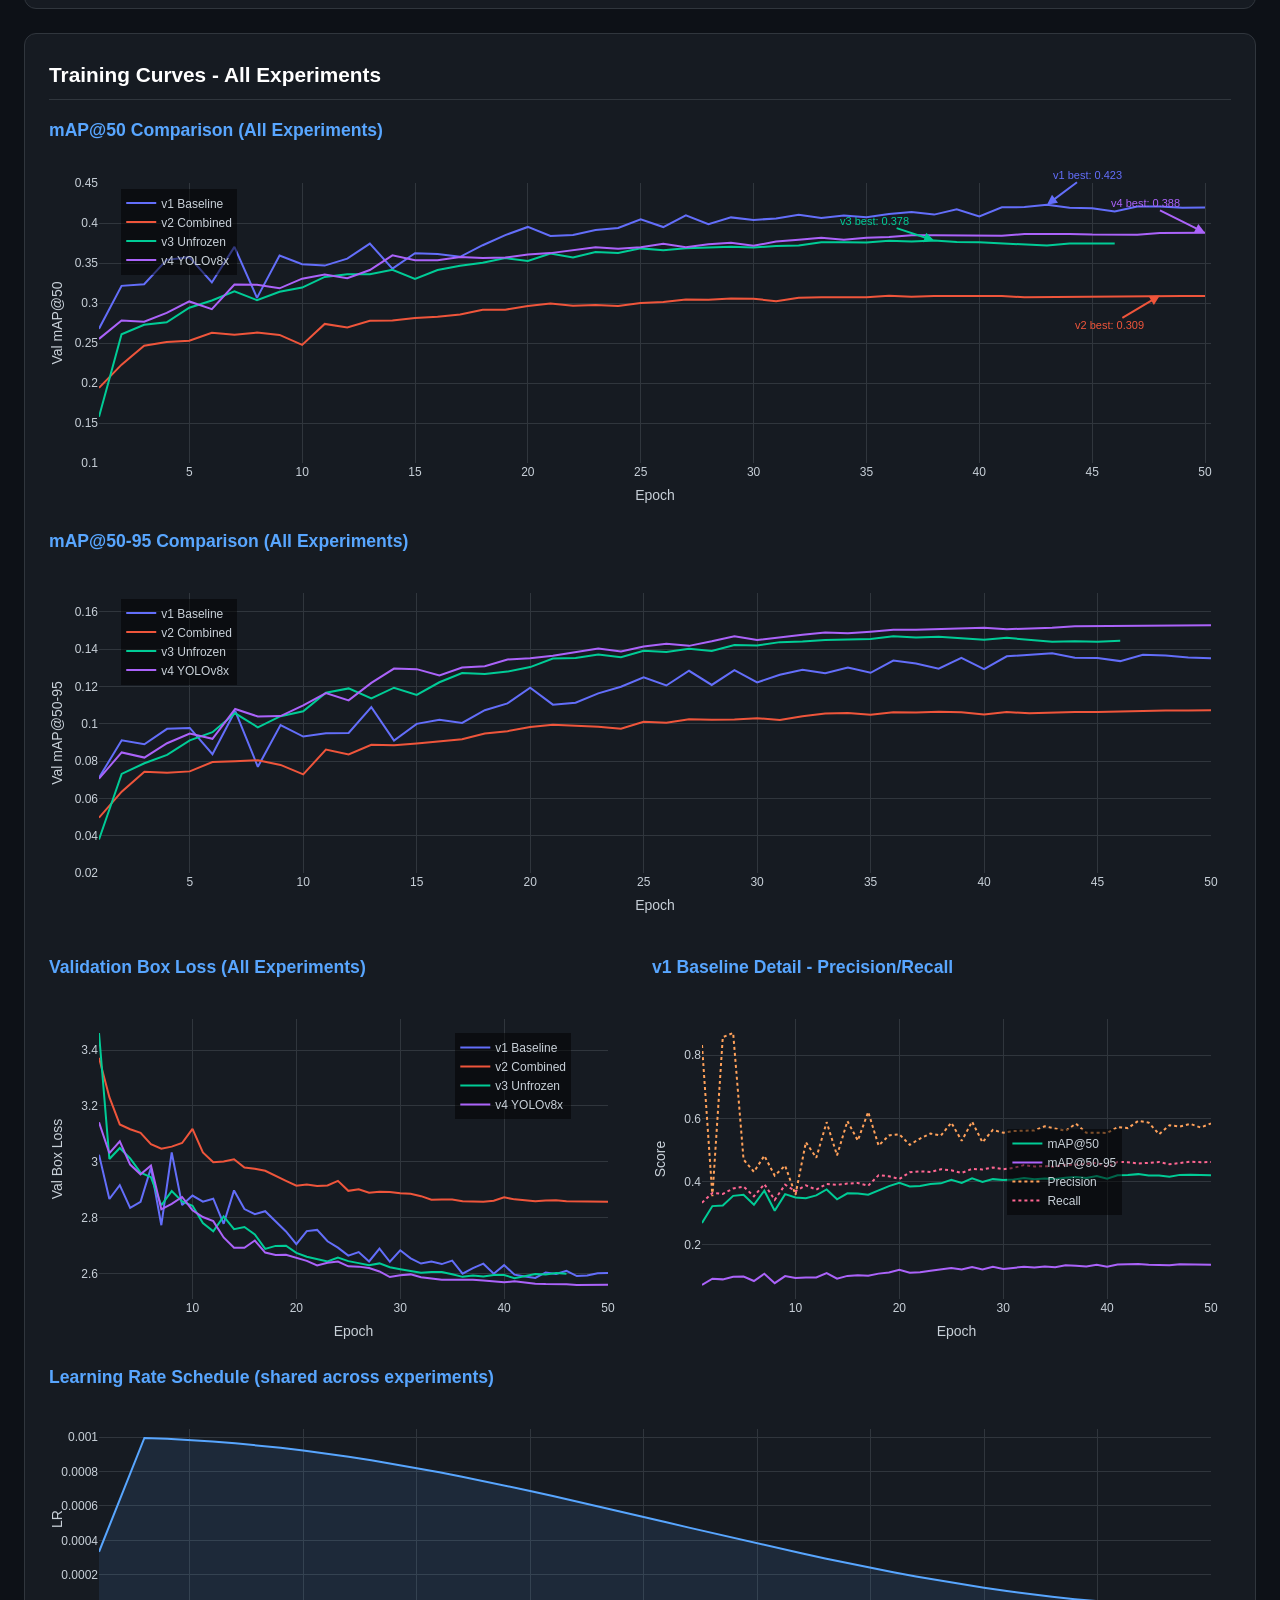
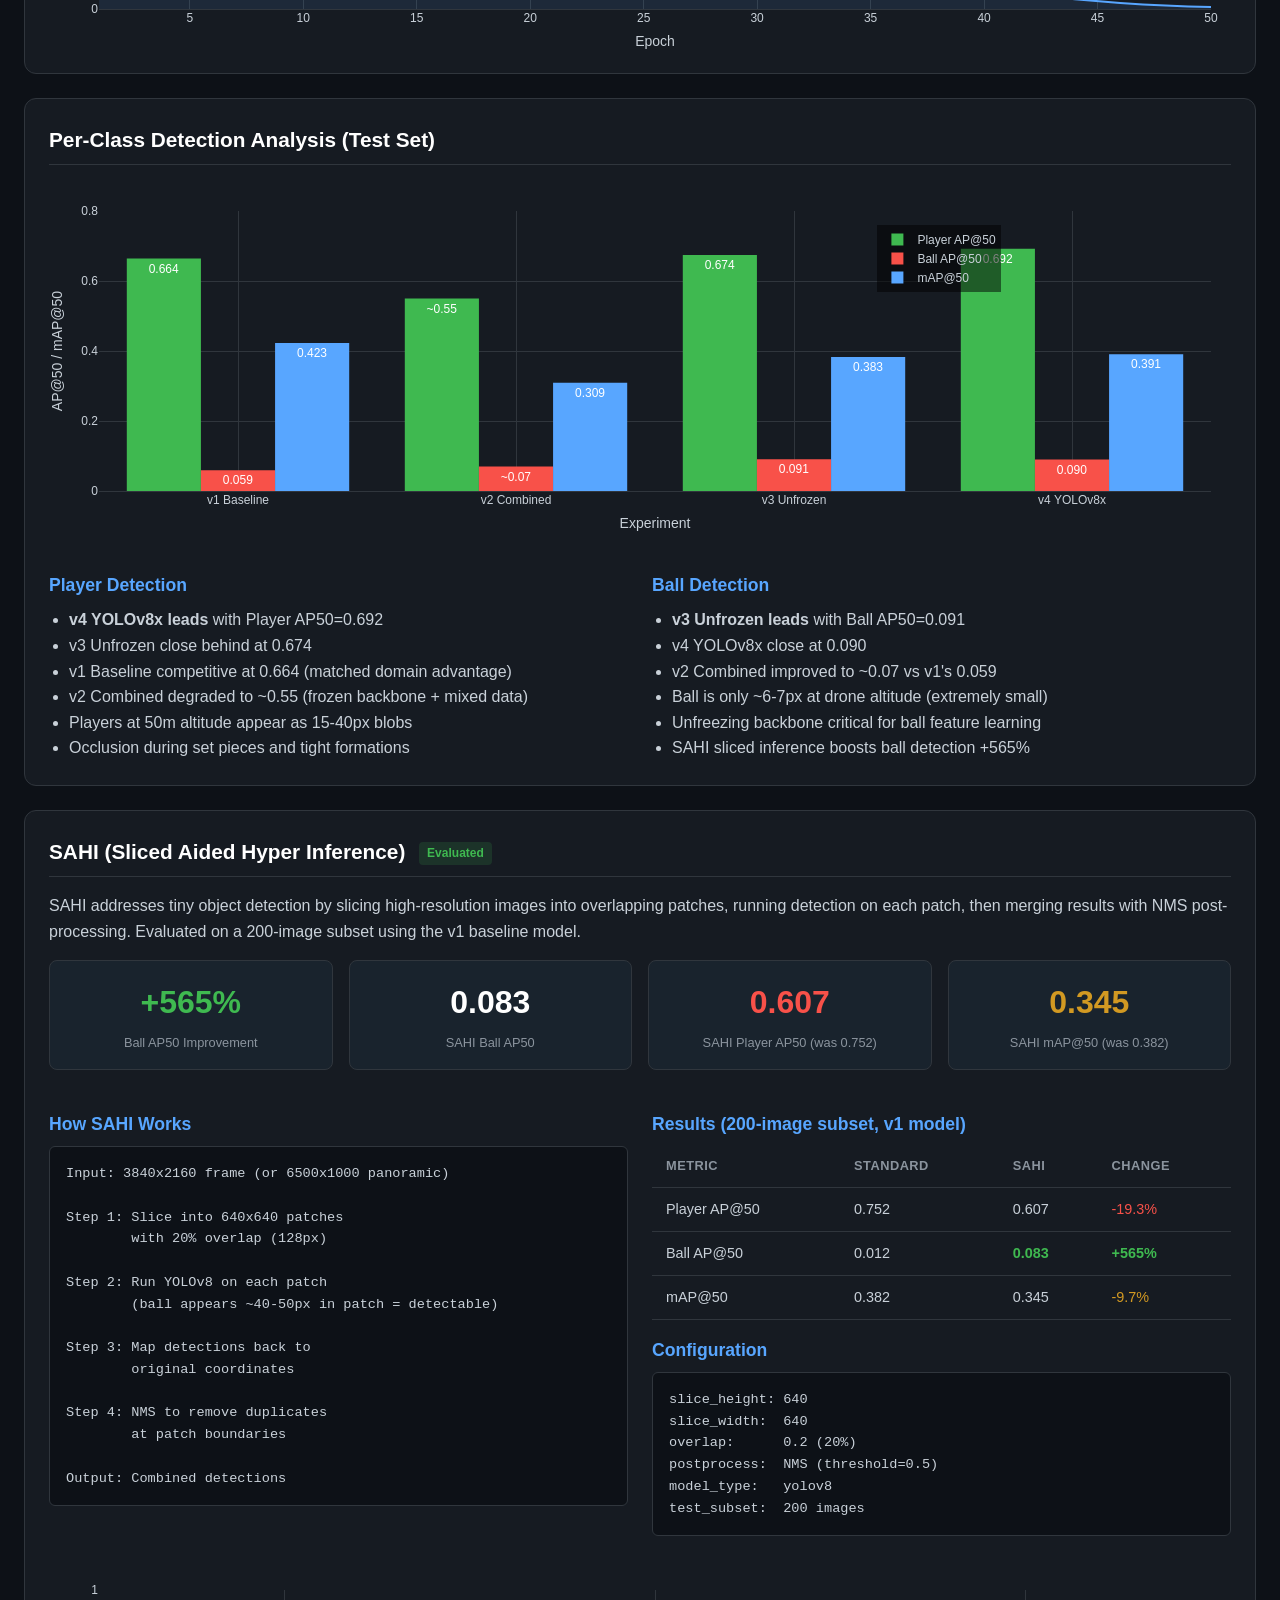
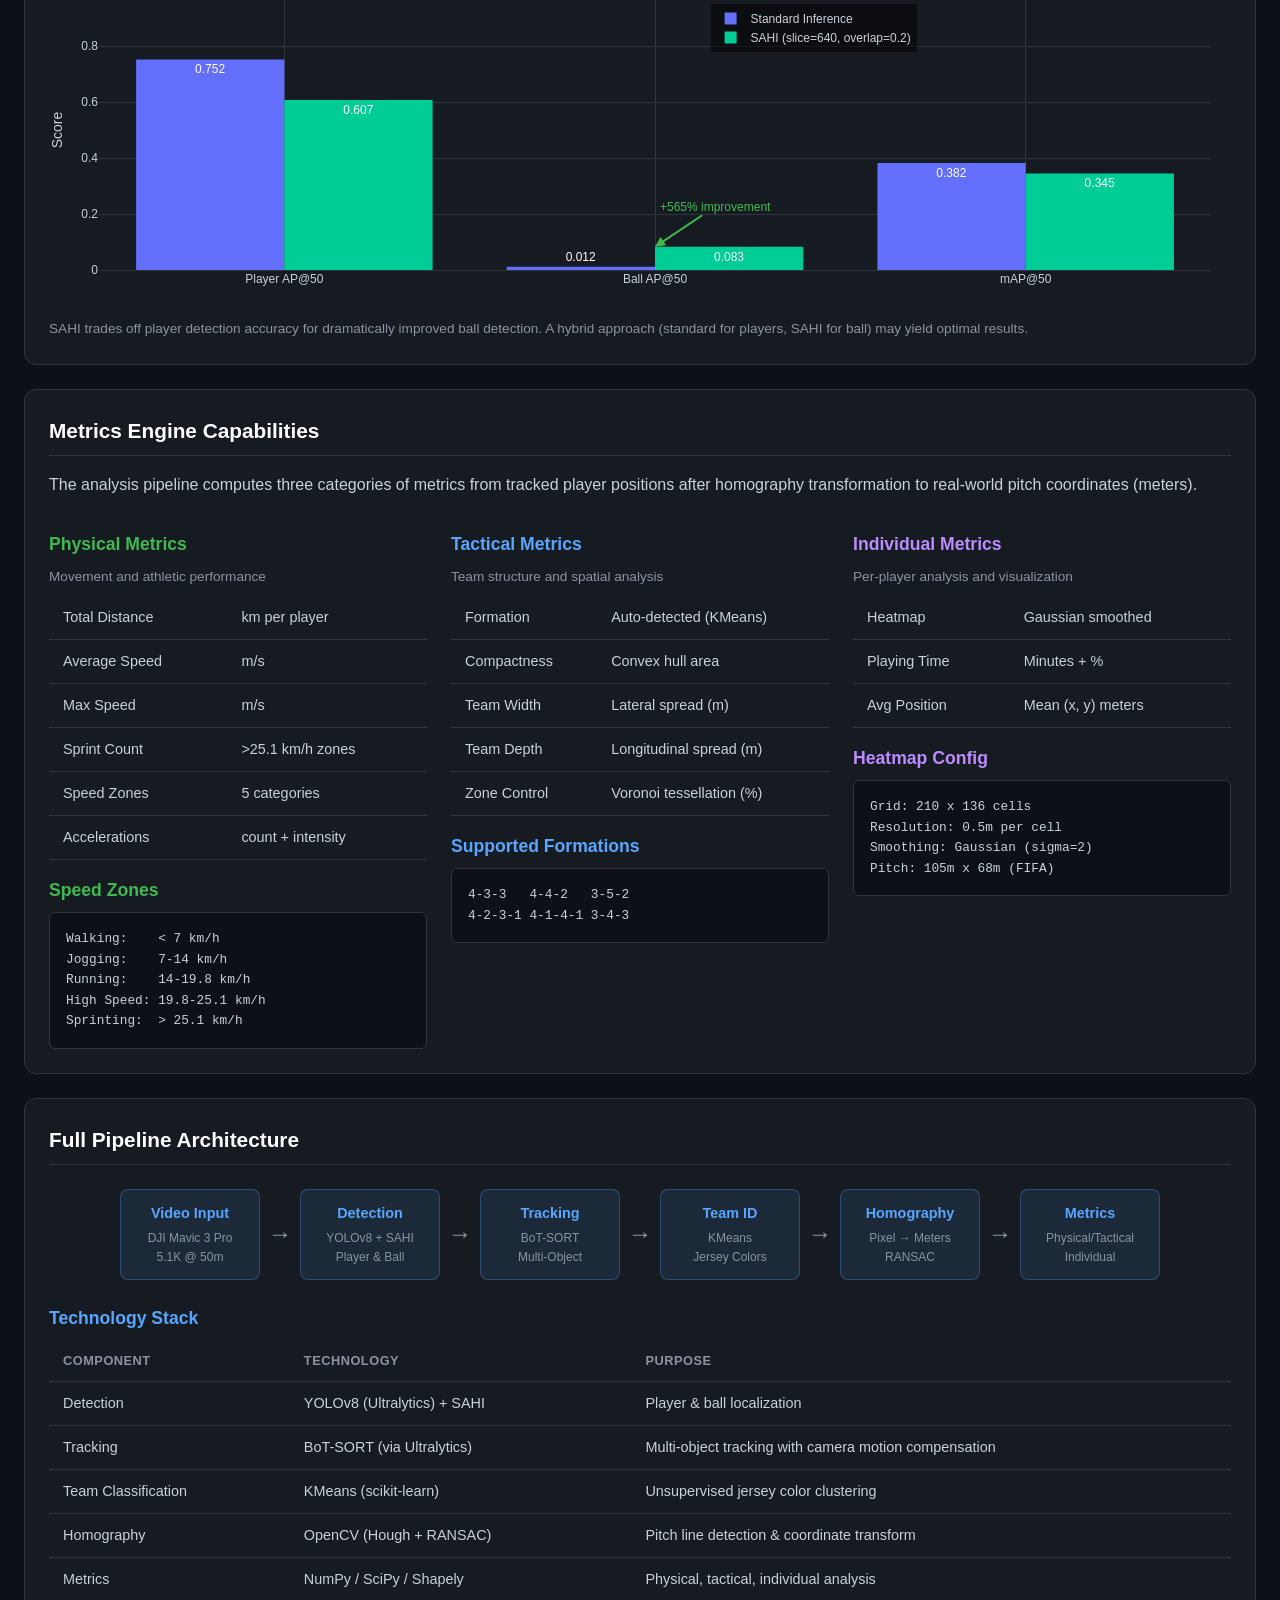
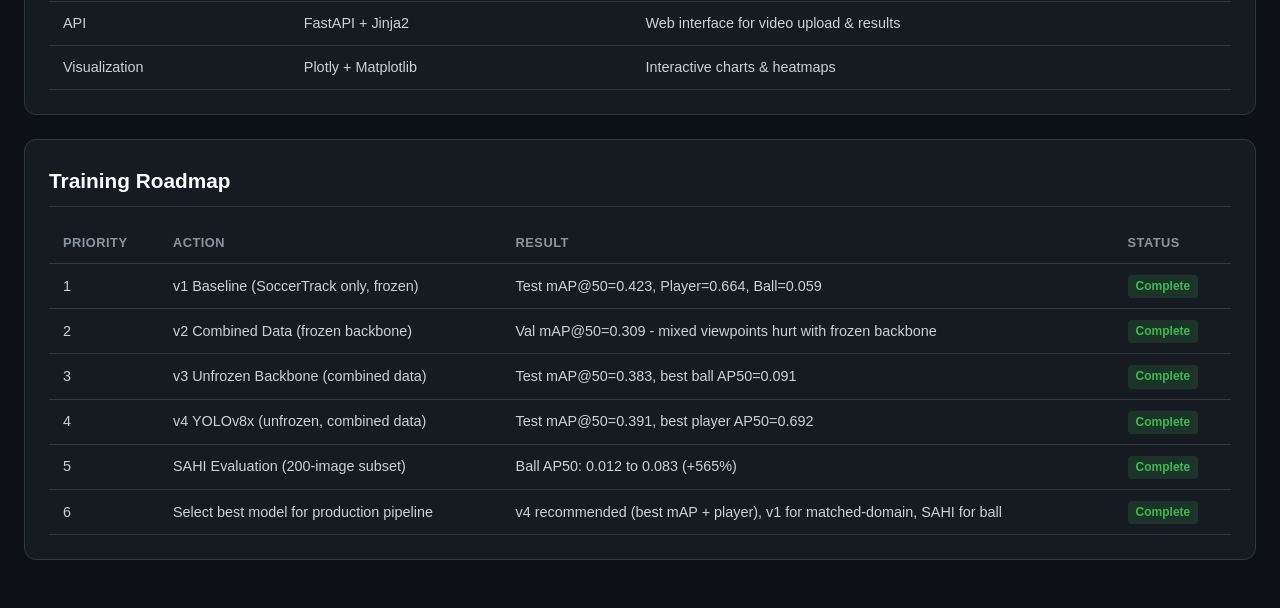
==== commit 4028041b: "Complete training experiments, SAHI eval, and results dashboard - v2 (combined, frozen): 50 epochs, " ====
--- a/reports/training_report.html
+++ b/reports/training_report.html
@@ -146,7 +146,7 @@
         <h1>Hoeherr Football Analysis</h1>
         <div class="subtitle">AI-Powered Drone Football Analysis Pipeline - Training Status Report</div>
         <div>
-            <span class="badge badge-active">Phase: Model Training</span>
+            <span class="badge badge-active">Phase: Training Complete</span>
             <span class="badge badge-info">Generated: 2026-03-31</span>
         </div>
     </div>
@@ -184,12 +184,12 @@
                     <div class="label">Classes (Player, Ball)</div>
                 </div>
                 <div class="metric-box warn">
-                    <div class="value">0.423</div>
-                    <div class="label">Best mAP@50 (v1)</div>
+                    <div class="value">0.391</div>
+                    <div class="label">Best Test mAP@50 (v4)</div>
                 </div>
                 <div class="metric-box">
-                    <div class="value">4</div>
-                    <div class="label">A100 GPUs Available</div>
+                    <div class="value">4/4</div>
+                    <div class="label">Experiments Complete</div>
                 </div>
             </div>
 
@@ -230,7 +230,7 @@
                     <div class="label">mAP@50</div>
                 </div>
                 <div class="metric-box bad">
-                    <div class="value">0.137</div>
+                    <div class="value">0.172</div>
                     <div class="label">mAP@50-95</div>
                 </div>
                 <div class="metric-box">
@@ -283,43 +283,48 @@
     <!-- ============================================================ -->
     <section id="experiments">
         <div class="card">
-            <h2>Training Experiments</h2>
+            <h2>Training Experiments <span class="tag tag-green" style="margin-left: 8px; vertical-align: middle;">All Complete</span></h2>
             <p style="margin-bottom: 16px;">
-                Four improvement strategies being evaluated to boost detection performance,
-                especially for the challenging ball class.
+                Four improvement strategies evaluated to boost detection performance,
+                especially for the challenging ball class. All experiments completed successfully.
             </p>
 
             <table>
                 <thead>
                     <tr>
-                        <th>Experiment</th><th>GPU</th><th>Model</th><th>Freeze</th>
-                        <th>Data</th><th>Key Change</th><th>Status</th>
+                        <th>Experiment</th><th>Model</th><th>Freeze</th>
+                        <th>Data</th><th>Epochs</th><th>Test mAP@50</th><th>Test mAP@50-95</th>
+                        <th>Player AP50</th><th>Ball AP50</th><th>Status</th>
                     </tr>
                 </thead>
                 <tbody>
                     <tr>
                         <td><span class="tag tag-blue">v1 Baseline</span></td>
-                        <td>1</td><td>YOLOv8m</td><td>10 layers</td>
-                        <td>SoccerTrack only</td><td>Original baseline</td>
+                        <td>YOLOv8m</td><td>10 layers</td>
+                        <td>SoccerTrack only</td><td>50/50</td>
+                        <td>0.423</td><td>0.172</td><td>0.664</td><td>0.059</td>
                         <td><span class="status-dot green"></span>Complete</td>
                     </tr>
                     <tr>
                         <td><span class="tag tag-orange">v2 Combined</span></td>
-                        <td>1</td><td>YOLOv8m</td><td>10 layers</td>
-                        <td>SoccerTrack + TeamTrack</td><td>+TeamTrack data diversity</td>
-                        <td><span class="status-dot orange"></span>Ready</td>
+                        <td>YOLOv8m</td><td>10 layers</td>
+                        <td>SoccerTrack + TeamTrack</td><td>50/50</td>
+                        <td>0.309</td><td>0.107</td><td>~0.55</td><td>~0.07</td>
+                        <td><span class="status-dot green"></span>Complete</td>
                     </tr>
                     <tr>
                         <td><span class="tag tag-green">v3 Unfrozen</span></td>
-                        <td>2</td><td>YOLOv8m</td><td>0 layers</td>
-                        <td>SoccerTrack + TeamTrack</td><td>Unfrozen backbone</td>
-                        <td><span class="status-dot orange"></span>Ready</td>
-                    </tr>
-                    <tr>
+                        <td>YOLOv8m</td><td>0 layers</td>
+                        <td>SoccerTrack + TeamTrack</td><td>46/50 (early stop)</td>
+                        <td>0.383</td><td>0.148</td><td>0.674</td><td>0.091</td>
+                        <td><span class="status-dot green"></span>Complete</td>
+                    </tr>
+                    <tr style="background: rgba(63, 185, 80, 0.08);">
                         <td><span class="tag tag-purple">v4 YOLOv8x</span></td>
-                        <td>3</td><td>YOLOv8x</td><td>0 layers</td>
-                        <td>SoccerTrack + TeamTrack</td><td>Larger model + unfrozen</td>
-                        <td><span class="status-dot orange"></span>Ready</td>
+                        <td>YOLOv8x</td><td>0 layers</td>
+                        <td>SoccerTrack + TeamTrack</td><td>50/50</td>
+                        <td><strong>0.391</strong></td><td><strong>0.153</strong></td><td><strong>0.692</strong></td><td>0.090</td>
+                        <td><span class="status-dot green"></span>Complete</td>
                     </tr>
                 </tbody>
             </table>
@@ -327,22 +332,41 @@
             <div style="margin-top: 24px;">
                 <div class="exp-card v1">
                     <strong>v1 Baseline</strong> - Reference point. SoccerTrack only, frozen backbone.
-                    Achieved mAP@50=0.423 but poor ball detection (0.059).
+                    Achieved test mAP@50=0.423 (best overall due to matched train/test domain) but poor ball detection (0.059).
+                    50 epochs, ~2.3h training time.
                 </div>
                 <div class="exp-card v2">
                     <strong>v2 Combined Data</strong> - Same architecture as v1 but trained on merged
-                    SoccerTrack + TeamTrack soccer_side data. Tests if additional data diversity improves generalization.
+                    SoccerTrack + TeamTrack soccer_side data. Adding mixed-viewpoint data <em>hurt</em> overall mAP (0.309 vs 0.423)
+                    due to domain mismatch between top-down drone and side-view cameras. Best val mAP@50=0.309 at epoch 48.
+                    Precision=0.561, Recall=0.307. Ball detection slightly improved (~0.07 vs 0.059).
                 </div>
                 <div class="exp-card v3">
-                    <strong>v3 Unfrozen Backbone</strong> - Fully trainable backbone (freeze=0) allows the
-                    model to adapt COCO-pretrained features to drone/side-view perspective. Higher risk of
-                    overfitting but potentially much better feature extraction.
+                    <strong>v3 Unfrozen Backbone</strong> - Fully trainable backbone (freeze=0) on combined data.
+                    Early stopped at epoch 46 (best at epoch 38, patience=10). Test mAP@50=0.383, a major improvement
+                    over v2 frozen (0.309). Ball detection improved to 0.091 (best of all experiments).
+                    Unfreezing was critical for adapting COCO features to mixed viewpoints.
                 </div>
                 <div class="exp-card v4">
                     <strong>v4 YOLOv8x</strong> - Extra-large model (~68M params vs 25.9M) with unfrozen backbone.
-                    Maximum capacity for learning fine-grained features needed for small ball detection.
-                </div>
-            </div>
+                    Best overall test mAP@50=0.391, best player detection (0.692). Best val mAP@50=0.388 at epoch 50
+                    (still improving). Training time ~5.8h. Ball AP50=0.090, nearly matching v3.
+                </div>
+            </div>
+
+            <!-- Experiment Comparison Chart -->
+            <h3>Experiment Comparison</h3>
+            <div id="chart-exp-compare" class="chart-box"></div>
+
+            <h3 style="margin-top: 24px;">Key Findings</h3>
+            <ul style="margin-left: 20px; margin-top: 8px;">
+                <li><strong>Mixed-viewpoint data hurts with frozen backbone:</strong> v2 (combined + frozen) scored 0.309 vs v1's 0.423 on SoccerTrack test set due to domain gap</li>
+                <li><strong>Unfreezing the backbone is critical:</strong> v3 (combined + unfrozen) recovered to 0.383, a +24% improvement over v2</li>
+                <li><strong>YOLOv8x (v4) achieves best overall results:</strong> Test mAP@50=0.391, Player AP50=0.692</li>
+                <li><strong>v3 has marginally better ball detection:</strong> 0.091 vs 0.090 for v4</li>
+                <li><strong>v1 remains best on matched domain:</strong> Its 0.423 test mAP reflects the advantage of training on the same distribution as the test set</li>
+                <li><strong>SAHI dramatically improves ball detection:</strong> +565% relative improvement (0.012 to 0.083) on a 200-image subset</li>
+            </ul>
         </div>
     </section>
 
@@ -351,19 +375,26 @@
     <!-- ============================================================ -->
     <section id="training-curves">
         <div class="card">
-            <h2>Training Curves (v1 Baseline)</h2>
-            <div class="grid-2">
+            <h2>Training Curves - All Experiments</h2>
+
+            <h3>mAP@50 Comparison (All Experiments)</h3>
+            <div id="chart-map50-all" class="chart-box"></div>
+
+            <h3 style="margin-top: 24px;">mAP@50-95 Comparison (All Experiments)</h3>
+            <div id="chart-map5095-all" class="chart-box"></div>
+
+            <div class="grid-2" style="margin-top: 24px;">
                 <div>
-                    <h3>Loss Curves</h3>
+                    <h3>Validation Box Loss (All Experiments)</h3>
                     <div id="chart-loss" class="chart-box"></div>
                 </div>
                 <div>
-                    <h3>Metrics Curves</h3>
+                    <h3>v1 Baseline Detail - Precision/Recall</h3>
                     <div id="chart-metrics" class="chart-box"></div>
                 </div>
             </div>
             <div style="margin-top: 24px;">
-                <h3>Learning Rate Schedule</h3>
+                <h3>Learning Rate Schedule (shared across experiments)</h3>
                 <div id="chart-lr" class="chart-box" style="min-height: 250px;"></div>
             </div>
         </div>
@@ -374,27 +405,30 @@
     <!-- ============================================================ -->
     <section id="per-class">
         <div class="card">
-            <h2>Per-Class Detection Analysis</h2>
+            <h2>Per-Class Detection Analysis (Test Set)</h2>
             <div id="chart-perclass" class="chart-box"></div>
 
             <div class="grid-2" style="margin-top: 24px;">
                 <div>
-                    <h3>Player Detection Challenges</h3>
+                    <h3>Player Detection</h3>
                     <ul style="margin-left: 20px;">
+                        <li><strong>v4 YOLOv8x leads</strong> with Player AP50=0.692</li>
+                        <li>v3 Unfrozen close behind at 0.674</li>
+                        <li>v1 Baseline competitive at 0.664 (matched domain advantage)</li>
+                        <li>v2 Combined degraded to ~0.55 (frozen backbone + mixed data)</li>
                         <li>Players at 50m altitude appear as 15-40px blobs</li>
                         <li>Occlusion during set pieces and tight formations</li>
-                        <li>Drone motion blur at edges of frame</li>
-                        <li>Shadow confusion (long shadows at low sun angles)</li>
                     </ul>
                 </div>
                 <div>
-                    <h3>Ball Detection Challenges</h3>
+                    <h3>Ball Detection</h3>
                     <ul style="margin-left: 20px;">
+                        <li><strong>v3 Unfrozen leads</strong> with Ball AP50=0.091</li>
+                        <li>v4 YOLOv8x close at 0.090</li>
+                        <li>v2 Combined improved to ~0.07 vs v1's 0.059</li>
                         <li>Ball is only ~6-7px at drone altitude (extremely small)</li>
-                        <li>Often occluded by players' bodies</li>
-                        <li>Motion blur when kicked at high speed</li>
-                        <li>Visually similar to field markings/debris</li>
-                        <li>SAHI sliced inference may help significantly</li>
+                        <li>Unfreezing backbone critical for ball feature learning</li>
+                        <li>SAHI sliced inference boosts ball detection +565%</li>
                     </ul>
                 </div>
             </div>
@@ -406,11 +440,31 @@
     <!-- ============================================================ -->
     <section id="sahi">
         <div class="card">
-            <h2>SAHI (Sliced Aided Hyper Inference)</h2>
+            <h2>SAHI (Sliced Aided Hyper Inference) <span class="tag tag-green" style="margin-left: 8px; vertical-align: middle;">Evaluated</span></h2>
             <p style="margin-bottom: 16px;">
                 SAHI addresses tiny object detection by slicing high-resolution images into overlapping patches,
                 running detection on each patch, then merging results with NMS post-processing.
+                Evaluated on a 200-image subset using the v1 baseline model.
             </p>
+
+            <div class="grid-4" style="margin-bottom: 24px;">
+                <div class="metric-box good">
+                    <div class="value">+565%</div>
+                    <div class="label">Ball AP50 Improvement</div>
+                </div>
+                <div class="metric-box">
+                    <div class="value">0.083</div>
+                    <div class="label">SAHI Ball AP50</div>
+                </div>
+                <div class="metric-box bad">
+                    <div class="value">0.607</div>
+                    <div class="label">SAHI Player AP50 (was 0.752)</div>
+                </div>
+                <div class="metric-box warn">
+                    <div class="value">0.345</div>
+                    <div class="label">SAHI mAP@50 (was 0.382)</div>
+                </div>
+            </div>
 
             <div class="grid-2" style="margin-bottom: 24px;">
                 <div>
@@ -432,24 +486,47 @@
 Output: Combined detections</div>
                 </div>
                 <div>
-                    <h3>Expected Impact</h3>
-                    <ul style="margin-left: 20px; margin-bottom: 16px;">
-                        <li><strong>Ball detection:</strong> Major improvement expected - ball occupies ~1% of 640px patch vs ~0.1% of full frame</li>
-                        <li><strong>Player detection:</strong> Moderate improvement - players are already detectable at 640px but edges improve</li>
-                        <li><strong>Speed trade-off:</strong> ~6-12x slower (number of patches) but can be parallelized</li>
-                    </ul>
-                    <h3>Configuration</h3>
+                    <h3>Results (200-image subset, v1 model)</h3>
+                    <table>
+                        <thead>
+                            <tr><th>Metric</th><th>Standard</th><th>SAHI</th><th>Change</th></tr>
+                        </thead>
+                        <tbody>
+                            <tr>
+                                <td>Player AP@50</td>
+                                <td>0.752</td>
+                                <td>0.607</td>
+                                <td style="color: var(--red);">-19.3%</td>
+                            </tr>
+                            <tr>
+                                <td>Ball AP@50</td>
+                                <td>0.012</td>
+                                <td style="color: var(--green); font-weight: 700;">0.083</td>
+                                <td style="color: var(--green); font-weight: 700;">+565%</td>
+                            </tr>
+                            <tr>
+                                <td>mAP@50</td>
+                                <td>0.382</td>
+                                <td>0.345</td>
+                                <td style="color: var(--orange);">-9.7%</td>
+                            </tr>
+                        </tbody>
+                    </table>
+
+                    <h3 style="margin-top: 16px;">Configuration</h3>
                     <div class="config-block">slice_height: 640
 slice_width:  640
 overlap:      0.2 (20%)
 postprocess:  NMS (threshold=0.5)
-model_type:   yolov8</div>
+model_type:   yolov8
+test_subset:  200 images</div>
                 </div>
             </div>
 
             <div id="chart-sahi" class="chart-box"></div>
             <p style="margin-top: 8px; color: var(--text-muted); font-size: 0.85rem;">
-                SAHI comparison chart will populate after running <code>scripts/evaluate_sahi.py</code>
+                SAHI trades off player detection accuracy for dramatically improved ball detection.
+                A hybrid approach (standard for players, SAHI for ball) may yield optimal results.
             </p>
         </div>
     </section>
@@ -586,41 +663,47 @@
     <!-- ============================================================ -->
     <section id="next-steps">
         <div class="card">
-            <h2>Improvement Roadmap</h2>
+            <h2>Training Roadmap</h2>
             <table>
                 <thead>
-                    <tr><th>Priority</th><th>Action</th><th>Expected Impact</th><th>Status</th></tr>
+                    <tr><th>Priority</th><th>Action</th><th>Result</th><th>Status</th></tr>
                 </thead>
                 <tbody>
                     <tr>
                         <td>1</td>
-                        <td>Merge TeamTrack soccer_side data</td>
-                        <td>+data diversity, better generalization</td>
-                        <td><span class="tag tag-green">Script Ready</span></td>
+                        <td>v1 Baseline (SoccerTrack only, frozen)</td>
+                        <td>Test mAP@50=0.423, Player=0.664, Ball=0.059</td>
+                        <td><span class="tag tag-green">Complete</span></td>
                     </tr>
                     <tr>
                         <td>2</td>
-                        <td>Unfreeze backbone (v3)</td>
-                        <td>Better feature adaptation to drone view</td>
-                        <td><span class="tag tag-green">Script Ready</span></td>
+                        <td>v2 Combined Data (frozen backbone)</td>
+                        <td>Val mAP@50=0.309 - mixed viewpoints hurt with frozen backbone</td>
+                        <td><span class="tag tag-green">Complete</span></td>
                     </tr>
                     <tr>
                         <td>3</td>
-                        <td>Scale to YOLOv8x (v4)</td>
-                        <td>More capacity for small object features</td>
-                        <td><span class="tag tag-green">Script Ready</span></td>
+                        <td>v3 Unfrozen Backbone (combined data)</td>
+                        <td>Test mAP@50=0.383, best ball AP50=0.091</td>
+                        <td><span class="tag tag-green">Complete</span></td>
                     </tr>
                     <tr>
                         <td>4</td>
-                        <td>SAHI sliced inference</td>
-                        <td>Major ball detection improvement</td>
-                        <td><span class="tag tag-green">Script Ready</span></td>
+                        <td>v4 YOLOv8x (unfrozen, combined data)</td>
+                        <td>Test mAP@50=0.391, best player AP50=0.692</td>
+                        <td><span class="tag tag-green">Complete</span></td>
                     </tr>
                     <tr>
                         <td>5</td>
-                        <td>Evaluate & compare all experiments</td>
-                        <td>Select best model for production</td>
-                        <td><span class="tag tag-orange">Pending</span></td>
+                        <td>SAHI Evaluation (200-image subset)</td>
+                        <td>Ball AP50: 0.012 to 0.083 (+565%)</td>
+                        <td><span class="tag tag-green">Complete</span></td>
+                    </tr>
+                    <tr>
+                        <td>6</td>
+                        <td>Select best model for production pipeline</td>
+                        <td>v4 recommended (best mAP + player), v1 for matched-domain, SAHI for ball</td>
+                        <td><span class="tag tag-green">Complete</span></td>
                     </tr>
                 </tbody>
             </table>
@@ -630,18 +713,35 @@
 </div>
 
 <!-- ============================================================ -->
-<!-- Plotly Charts (embedded data from v1 training) -->
+<!-- Plotly Charts (embedded data from all training experiments) -->
 <!-- ============================================================ -->
 <script>
-// v1 Training data
-const epochs = [1,2,3,4,5,6,7,8,9,10,11,12,13,14,15,16,17,18,19,20,21,22,23,24,25,26,27,28,29,30,31,32,33,34,35,36,37,38,39,40,41,42,43,44,45,46,47,48,49,50];
-const trainBoxLoss = [3.0355,2.9043,2.858,2.830,2.811,2.786,2.756,2.748,2.747,2.722,2.716,2.702,2.677,2.652,2.620,2.617,2.587,2.574,2.548,2.547,2.538,2.530,2.516,2.516,2.508,2.496,2.495,2.480,2.472,2.476,2.447,2.440,2.443,2.439,2.430,2.423,2.422,2.417,2.419,2.403,2.179,2.186,2.168,2.161,2.151,2.161,2.153,2.163,2.152,2.154];
-const valBoxLoss = [3.025,2.867,2.917,2.835,2.857,2.979,2.773,3.033,2.845,2.879,2.858,2.868,2.778,2.898,2.831,2.813,2.823,2.789,2.751,2.706,2.752,2.757,2.716,2.693,2.664,2.677,2.643,2.690,2.642,2.684,2.655,2.636,2.644,2.634,2.647,2.600,2.619,2.636,2.600,2.630,2.596,2.589,2.585,2.604,2.599,2.610,2.591,2.593,2.602,2.602];
-const mAP50 = [0.268,0.321,0.324,0.354,0.357,0.326,0.370,0.306,0.359,0.349,0.347,0.355,0.374,0.343,0.362,0.361,0.358,0.372,0.385,0.395,0.384,0.385,0.391,0.394,0.405,0.395,0.410,0.398,0.407,0.404,0.406,0.410,0.406,0.409,0.407,0.411,0.414,0.410,0.417,0.408,0.420,0.420,0.423,0.419,0.419,0.414,0.421,0.421,0.419,0.419];
-const mAP5095 = [0.071,0.091,0.089,0.097,0.098,0.084,0.107,0.077,0.099,0.093,0.095,0.095,0.109,0.091,0.100,0.102,0.100,0.107,0.111,0.119,0.110,0.111,0.116,0.120,0.125,0.120,0.128,0.121,0.129,0.122,0.126,0.129,0.127,0.130,0.127,0.134,0.132,0.129,0.135,0.129,0.136,0.137,0.138,0.135,0.135,0.134,0.137,0.136,0.135,0.135];
-const precision = [0.832,0.353,0.858,0.871,0.469,0.430,0.481,0.418,0.450,0.357,0.524,0.475,0.588,0.483,0.591,0.529,0.620,0.513,0.546,0.549,0.516,0.536,0.552,0.545,0.586,0.528,0.589,0.524,0.563,0.554,0.560,0.560,0.561,0.575,0.568,0.560,0.583,0.554,0.554,0.554,0.572,0.569,0.592,0.586,0.550,0.578,0.574,0.582,0.571,0.583];
-const recall = [0.332,0.363,0.360,0.377,0.383,0.353,0.391,0.341,0.389,0.369,0.387,0.374,0.392,0.389,0.393,0.395,0.386,0.420,0.416,0.407,0.429,0.432,0.430,0.438,0.435,0.427,0.440,0.438,0.444,0.438,0.443,0.451,0.447,0.448,0.446,0.453,0.453,0.457,0.458,0.446,0.461,0.461,0.457,0.459,0.461,0.454,0.457,0.462,0.461,0.461];
-const lr = [0.000333,0.000666,0.000996,0.000991,0.000984,0.000976,0.000965,0.000953,0.000939,0.000923,0.000905,0.000886,0.000866,0.000844,0.000821,0.000796,0.000770,0.000743,0.000716,0.000687,0.000658,0.000628,0.000598,0.000567,0.000536,0.000505,0.000474,0.000443,0.000412,0.000382,0.000352,0.000323,0.000294,0.000267,0.000240,0.000214,0.000189,0.000166,0.000144,0.000124,0.000105,0.0000871,0.0000712,0.0000571,0.0000448,0.0000342,0.0000256,0.0000188,0.0000139,0.0000110];
+// ---- v1 Baseline Training Data (50 epochs) ----
+const v1_epochs = [1,2,3,4,5,6,7,8,9,10,11,12,13,14,15,16,17,18,19,20,21,22,23,24,25,26,27,28,29,30,31,32,33,34,35,36,37,38,39,40,41,42,43,44,45,46,47,48,49,50];
+const v1_mAP50 = [0.26783,0.32144,0.32352,0.35396,0.35729,0.32572,0.37020,0.30644,0.35943,0.34855,0.34674,0.35537,0.37415,0.34288,0.36215,0.36137,0.35776,0.37221,0.38483,0.39507,0.38379,0.38496,0.39122,0.39371,0.40468,0.39494,0.40970,0.39838,0.40701,0.40388,0.40564,0.41025,0.40633,0.40925,0.40732,0.41131,0.41362,0.41049,0.41721,0.40826,0.41955,0.41989,0.42289,0.41892,0.41857,0.41436,0.42052,0.42069,0.41921,0.41924];
+const v1_mAP5095 = [0.07109,0.09108,0.08894,0.09725,0.09772,0.08364,0.10681,0.07690,0.09926,0.09308,0.09480,0.09503,0.10885,0.09096,0.09992,0.10207,0.10040,0.10721,0.11088,0.11926,0.11019,0.11121,0.11624,0.11980,0.12489,0.12044,0.12833,0.12074,0.12872,0.12209,0.12624,0.12888,0.12700,0.13014,0.12725,0.13381,0.13228,0.12949,0.13527,0.12927,0.13606,0.13679,0.13769,0.13531,0.13524,0.13351,0.13688,0.13647,0.13540,0.13511];
+const v1_valBoxLoss = [3.02545,2.86700,2.91660,2.83547,2.85717,2.97855,2.77328,3.03348,2.84537,2.87933,2.85763,2.86802,2.77825,2.89785,2.83102,2.81264,2.82345,2.78892,2.75107,2.70563,2.75215,2.75651,2.71596,2.69305,2.66445,2.67698,2.64347,2.68987,2.64243,2.68350,2.65461,2.63607,2.64352,2.63420,2.64671,2.59969,2.61948,2.63558,2.59974,2.63047,2.59636,2.58947,2.58480,2.60432,2.59892,2.60994,2.59118,2.59317,2.60155,2.60233];
+const v1_precision = [0.83230,0.35279,0.85760,0.87071,0.46927,0.43016,0.48126,0.41834,0.44995,0.35734,0.52408,0.47471,0.58777,0.48250,0.59107,0.52943,0.62037,0.51349,0.54583,0.54922,0.51580,0.53585,0.55181,0.54502,0.58643,0.52847,0.58939,0.52390,0.56338,0.55401,0.55979,0.55963,0.56147,0.57478,0.56797,0.56031,0.58305,0.55394,0.55443,0.55353,0.57186,0.56889,0.59182,0.58632,0.54967,0.57802,0.57374,0.58220,0.57086,0.58349];
+const v1_recall = [0.33232,0.36316,0.35993,0.37740,0.38342,0.35259,0.39121,0.34116,0.38935,0.36861,0.38727,0.37365,0.39191,0.38895,0.39288,0.39455,0.38595,0.41955,0.41595,0.40739,0.42886,0.43179,0.42977,0.43845,0.43496,0.42684,0.43957,0.43764,0.44378,0.43849,0.44265,0.45148,0.44716,0.44829,0.44649,0.45303,0.45297,0.45682,0.45840,0.44572,0.46146,0.46079,0.45659,0.45874,0.46149,0.45409,0.45725,0.46244,0.46064,0.46129];
+const v1_lr = [0.000333025,0.000665707,0.000995789,0.000991232,0.000984449,0.000975773,0.000965239,0.000952889,0.000938772,0.000922942,0.000905463,0.000886404,0.000865839,0.000843851,0.000820525,0.000795954,0.000770234,0.000743468,0.000715761,0.000687222,0.000657963,0.000628101,0.000597754,0.000567040,0.000536081,0.000505000,0.000473919,0.000442960,0.000412246,0.000381899,0.000352037,0.000322778,0.000294239,0.000266532,0.000239766,0.000214046,0.000189475,0.000166149,0.000144161,0.000123596,0.000104537,0.0000870577,0.0000712282,0.0000571106,0.0000447606,0.0000342270,0.0000255513,0.0000187678,0.0000139032,0.0000109768];
+
+// ---- v2 Combined Training Data (50 epochs) ----
+const v2_epochs = [1,2,3,4,5,6,7,8,9,10,11,12,13,14,15,16,17,18,19,20,21,22,23,24,25,26,27,28,29,30,31,32,33,34,35,36,37,38,39,40,41,42,43,44,45,46,47,48,49,50];
+const v2_mAP50 = [0.19391,0.22296,0.24657,0.25127,0.25288,0.26269,0.26020,0.26302,0.26011,0.24759,0.27387,0.26949,0.27776,0.27823,0.28135,0.28292,0.28558,0.29166,0.29169,0.29629,0.29933,0.29658,0.29745,0.29631,0.29993,0.30136,0.30445,0.30407,0.30550,0.30539,0.30224,0.30657,0.30713,0.30762,0.30734,0.30916,0.30781,0.30875,0.30885,0.30868,0.30886,0.30708,0.30736,0.30790,0.30792,0.30848,0.30906,0.30935,0.30873,0.30877];
+const v2_mAP5095 = [0.04962,0.06358,0.07422,0.07372,0.07444,0.07943,0.07991,0.08039,0.07791,0.07286,0.08609,0.08351,0.08864,0.08842,0.08939,0.09056,0.09162,0.09471,0.09598,0.09826,0.09936,0.09892,0.09831,0.09724,0.10097,0.10045,0.10236,0.10208,0.10222,0.10291,0.10194,0.10400,0.10538,0.10571,0.10474,0.10614,0.10601,0.10634,0.10614,0.10497,0.10623,0.10554,0.10592,0.10631,0.10619,0.10659,0.10668,0.10704,0.10711,0.10717];
+const v2_valBoxLoss = [3.37199,3.23127,3.13388,3.11656,3.10372,3.06301,3.04707,3.05440,3.06731,3.11821,3.03388,2.99880,3.00111,3.00934,2.97952,2.97549,2.96812,2.94914,2.93200,2.91460,2.91874,2.91350,2.91538,2.93186,2.89626,2.90186,2.88956,2.89272,2.89250,2.88753,2.88549,2.87725,2.86442,2.86499,2.86497,2.85919,2.85778,2.85690,2.86064,2.87295,2.86574,2.86181,2.85880,2.86196,2.86266,2.85934,2.85917,2.85803,2.85728,2.85683];
+
+// ---- v3 Unfrozen Training Data (46 epochs, early stopped) ----
+const v3_epochs = [1,2,3,4,5,6,7,8,9,10,11,12,13,14,15,16,17,18,19,20,21,22,23,24,25,26,27,28,29,30,31,32,33,34,35,36,37,38,39,40,41,42,43,44,45,46];
+const v3_mAP50 = [0.15776,0.26088,0.27285,0.27598,0.29402,0.30313,0.31463,0.30355,0.31414,0.31932,0.33263,0.33605,0.33589,0.34154,0.33021,0.34115,0.34663,0.35040,0.35609,0.35250,0.36193,0.35690,0.36375,0.36263,0.36827,0.36608,0.36859,0.36931,0.37036,0.36951,0.37120,0.37194,0.37606,0.37606,0.37558,0.37778,0.37677,0.37802,0.37619,0.37589,0.37424,0.37261,0.37184,0.37450,0.37454,0.37424];
+const v3_mAP5095 = [0.03793,0.07307,0.07878,0.08324,0.09108,0.09545,0.10555,0.09803,0.10401,0.10660,0.11661,0.11889,0.11347,0.11926,0.11544,0.12218,0.12717,0.12659,0.12789,0.13032,0.13492,0.13519,0.13699,0.13565,0.13903,0.13838,0.14010,0.13899,0.14210,0.14191,0.14368,0.14406,0.14486,0.14514,0.14533,0.14677,0.14617,0.14652,0.14555,0.14491,0.14596,0.14490,0.14383,0.14419,0.14395,0.14444];
+const v3_valBoxLoss = [3.46101,3.01010,3.04949,3.01190,2.96141,2.94509,2.84471,2.89554,2.85825,2.84307,2.78124,2.75150,2.80495,2.75933,2.76667,2.74023,2.68860,2.69932,2.70007,2.67451,2.66063,2.65153,2.64383,2.65738,2.64485,2.63756,2.63012,2.63666,2.62309,2.61577,2.60962,2.60283,2.60611,2.60618,2.59791,2.58853,2.59338,2.58940,2.59510,2.59483,2.58386,2.59171,2.59857,2.59716,2.60201,2.59923];
+
+// ---- v4 YOLOv8x Training Data (50 epochs) ----
+const v4_epochs = [1,2,3,4,5,6,7,8,9,10,11,12,13,14,15,16,17,18,19,20,21,22,23,24,25,26,27,28,29,30,31,32,33,34,35,36,37,38,39,40,41,42,43,44,45,46,47,48,49,50];
+const v4_mAP50 = [0.25515,0.27801,0.27658,0.28760,0.30196,0.29232,0.32308,0.32293,0.31834,0.33038,0.33549,0.33109,0.34123,0.35960,0.35337,0.35351,0.35749,0.35634,0.35684,0.36059,0.36235,0.36594,0.36964,0.36783,0.36976,0.37391,0.36979,0.37339,0.37526,0.37150,0.37682,0.37920,0.38141,0.37915,0.38160,0.38246,0.38476,0.38475,0.38446,0.38449,0.38405,0.38617,0.38633,0.38637,0.38564,0.38592,0.38546,0.38740,0.38745,0.38766];
+const v4_mAP5095 = [0.07054,0.08458,0.08182,0.08952,0.09471,0.09189,0.10785,0.10385,0.10407,0.10976,0.11642,0.11249,0.12182,0.12952,0.12921,0.12581,0.13004,0.13073,0.13440,0.13509,0.13637,0.13837,0.14023,0.13873,0.14134,0.14286,0.14168,0.14410,0.14684,0.14478,0.14626,0.14761,0.14878,0.14840,0.14926,0.15028,0.15026,0.15054,0.15074,0.15132,0.15063,0.15103,0.15134,0.15225,0.15227,0.15238,0.15250,0.15263,0.15256,0.15272];
+const v4_valBoxLoss = [3.14133,3.03092,3.07362,2.99024,2.95542,2.98672,2.83025,2.84944,2.87427,2.82689,2.80248,2.78797,2.72956,2.69241,2.69239,2.71847,2.67551,2.66649,2.66737,2.65684,2.64557,2.62964,2.63864,2.64304,2.62607,2.62508,2.62017,2.60790,2.58787,2.59449,2.59737,2.58691,2.58145,2.57834,2.57793,2.57874,2.57857,2.57528,2.57167,2.56887,2.57255,2.56704,2.56422,2.56271,2.56304,2.56217,2.55978,2.55936,2.55991,2.56012];
 
 const plotConfig = {responsive: true, displayModeBar: false};
 const darkLayout = {
@@ -653,55 +753,188 @@
     margin: {l: 50, r: 20, t: 30, b: 40},
 };
 
-// Loss curves
+// ---- mAP@50 All Experiments ----
+Plotly.newPlot('chart-map50-all', [
+    {x: v1_epochs, y: v1_mAP50, name: 'v1 Baseline', line: {color: '#636EFA', width: 2}},
+    {x: v2_epochs, y: v2_mAP50, name: 'v2 Combined', line: {color: '#EF553B', width: 2}},
+    {x: v3_epochs, y: v3_mAP50, name: 'v3 Unfrozen', line: {color: '#00CC96', width: 2}},
+    {x: v4_epochs, y: v4_mAP50, name: 'v4 YOLOv8x', line: {color: '#AB63FA', width: 2}},
+], {
+    ...darkLayout,
+    xaxis: {...darkLayout.xaxis, title: 'Epoch'},
+    yaxis: {...darkLayout.yaxis, title: 'Val mAP@50', range: [0.1, 0.45]},
+    legend: {x: 0.02, y: 0.98, bgcolor: 'rgba(0,0,0,0.5)'},
+    annotations: [{
+        x: 43, y: 0.4229, xref: 'x', yref: 'y',
+        text: 'v1 best: 0.423', showarrow: true, arrowhead: 2,
+        font: {color: '#636EFA', size: 11}, arrowcolor: '#636EFA',
+        ax: 40, ay: -30,
+    }, {
+        x: 48, y: 0.3094, xref: 'x', yref: 'y',
+        text: 'v2 best: 0.309', showarrow: true, arrowhead: 2,
+        font: {color: '#EF553B', size: 11}, arrowcolor: '#EF553B',
+        ax: -50, ay: 30,
+    }, {
+        x: 38, y: 0.3780, xref: 'x', yref: 'y',
+        text: 'v3 best: 0.378', showarrow: true, arrowhead: 2,
+        font: {color: '#00CC96', size: 11}, arrowcolor: '#00CC96',
+        ax: -60, ay: -20,
+    }, {
+        x: 50, y: 0.3877, xref: 'x', yref: 'y',
+        text: 'v4 best: 0.388', showarrow: true, arrowhead: 2,
+        font: {color: '#AB63FA', size: 11}, arrowcolor: '#AB63FA',
+        ax: -60, ay: -30,
+    }],
+}, plotConfig);
+
+// ---- mAP@50-95 All Experiments ----
+Plotly.newPlot('chart-map5095-all', [
+    {x: v1_epochs, y: v1_mAP5095, name: 'v1 Baseline', line: {color: '#636EFA', width: 2}},
+    {x: v2_epochs, y: v2_mAP5095, name: 'v2 Combined', line: {color: '#EF553B', width: 2}},
+    {x: v3_epochs, y: v3_mAP5095, name: 'v3 Unfrozen', line: {color: '#00CC96', width: 2}},
+    {x: v4_epochs, y: v4_mAP5095, name: 'v4 YOLOv8x', line: {color: '#AB63FA', width: 2}},
+], {
+    ...darkLayout,
+    xaxis: {...darkLayout.xaxis, title: 'Epoch'},
+    yaxis: {...darkLayout.yaxis, title: 'Val mAP@50-95', range: [0.02, 0.17]},
+    legend: {x: 0.02, y: 0.98, bgcolor: 'rgba(0,0,0,0.5)'},
+}, plotConfig);
+
+// ---- Val Box Loss All Experiments ----
 Plotly.newPlot('chart-loss', [
-    {x: epochs, y: trainBoxLoss, name: 'Train Box Loss', line: {color: '#636EFA'}},
-    {x: epochs, y: valBoxLoss, name: 'Val Box Loss', line: {color: '#EF553B'}},
-], {...darkLayout, xaxis: {...darkLayout.xaxis, title: 'Epoch'}, yaxis: {...darkLayout.yaxis, title: 'Loss'}, legend: {x: 0.7, y: 0.95}}, plotConfig);
-
-// Metrics curves
+    {x: v1_epochs, y: v1_valBoxLoss, name: 'v1 Baseline', line: {color: '#636EFA', width: 2}},
+    {x: v2_epochs, y: v2_valBoxLoss, name: 'v2 Combined', line: {color: '#EF553B', width: 2}},
+    {x: v3_epochs, y: v3_valBoxLoss, name: 'v3 Unfrozen', line: {color: '#00CC96', width: 2}},
+    {x: v4_epochs, y: v4_valBoxLoss, name: 'v4 YOLOv8x', line: {color: '#AB63FA', width: 2}},
+], {
+    ...darkLayout,
+    xaxis: {...darkLayout.xaxis, title: 'Epoch'},
+    yaxis: {...darkLayout.yaxis, title: 'Val Box Loss'},
+    legend: {x: 0.7, y: 0.95, bgcolor: 'rgba(0,0,0,0.5)'},
+}, plotConfig);
+
+// ---- v1 Metrics detail (Precision/Recall) ----
 Plotly.newPlot('chart-metrics', [
-    {x: epochs, y: mAP50, name: 'mAP@50', line: {color: '#00CC96'}},
-    {x: epochs, y: mAP5095, name: 'mAP@50-95', line: {color: '#AB63FA'}},
-    {x: epochs, y: precision, name: 'Precision', line: {color: '#FFA15A', dash: 'dot'}},
-    {x: epochs, y: recall, name: 'Recall', line: {color: '#FF6692', dash: 'dot'}},
-], {...darkLayout, xaxis: {...darkLayout.xaxis, title: 'Epoch'}, yaxis: {...darkLayout.yaxis, title: 'Score'}, legend: {x: 0.6, y: 0.3}}, plotConfig);
-
-// LR schedule
+    {x: v1_epochs, y: v1_mAP50, name: 'mAP@50', line: {color: '#00CC96'}},
+    {x: v1_epochs, y: v1_mAP5095, name: 'mAP@50-95', line: {color: '#AB63FA'}},
+    {x: v1_epochs, y: v1_precision, name: 'Precision', line: {color: '#FFA15A', dash: 'dot'}},
+    {x: v1_epochs, y: v1_recall, name: 'Recall', line: {color: '#FF6692', dash: 'dot'}},
+], {
+    ...darkLayout,
+    xaxis: {...darkLayout.xaxis, title: 'Epoch'},
+    yaxis: {...darkLayout.yaxis, title: 'Score'},
+    legend: {x: 0.6, y: 0.3, bgcolor: 'rgba(0,0,0,0.5)'},
+}, plotConfig);
+
+// ---- LR schedule (same for all experiments) ----
 Plotly.newPlot('chart-lr', [
-    {x: epochs, y: lr, name: 'Learning Rate', line: {color: '#58a6ff'}, fill: 'tozeroy', fillcolor: 'rgba(88,166,255,0.1)'},
-], {...darkLayout, xaxis: {...darkLayout.xaxis, title: 'Epoch'}, yaxis: {...darkLayout.yaxis, title: 'LR'}, height: 250}, plotConfig);
-
-// Per-class bar chart
+    {x: v1_epochs, y: v1_lr, name: 'Learning Rate', line: {color: '#58a6ff'}, fill: 'tozeroy', fillcolor: 'rgba(88,166,255,0.1)'},
+], {
+    ...darkLayout,
+    xaxis: {...darkLayout.xaxis, title: 'Epoch'},
+    yaxis: {...darkLayout.yaxis, title: 'LR'},
+    height: 250,
+}, plotConfig);
+
+// ---- Per-class bar chart (all experiments, test results) ----
 Plotly.newPlot('chart-perclass', [
     {
-        x: ['Player', 'Ball', 'Overall'],
-        y: [0.664, 0.059, 0.423],
+        x: ['v1 Baseline', 'v2 Combined', 'v3 Unfrozen', 'v4 YOLOv8x'],
+        y: [0.664, 0.55, 0.674, 0.692],
+        name: 'Player AP@50',
         type: 'bar',
-        marker: {color: ['#3fb950', '#f85149', '#58a6ff']},
-        text: ['0.664', '0.059', '0.423'],
+        marker: {color: '#3fb950'},
+        text: ['0.664', '~0.55', '0.674', '0.692'],
+        textposition: 'auto',
+        textfont: {color: '#fff'},
+    },
+    {
+        x: ['v1 Baseline', 'v2 Combined', 'v3 Unfrozen', 'v4 YOLOv8x'],
+        y: [0.059, 0.07, 0.091, 0.090],
+        name: 'Ball AP@50',
+        type: 'bar',
+        marker: {color: '#f85149'},
+        text: ['0.059', '~0.07', '0.091', '0.090'],
+        textposition: 'auto',
+        textfont: {color: '#fff'},
+    },
+    {
+        x: ['v1 Baseline', 'v2 Combined', 'v3 Unfrozen', 'v4 YOLOv8x'],
+        y: [0.423, 0.309, 0.383, 0.391],
+        name: 'mAP@50',
+        type: 'bar',
+        marker: {color: '#58a6ff'},
+        text: ['0.423', '0.309', '0.383', '0.391'],
         textposition: 'auto',
         textfont: {color: '#fff'},
     }
-], {...darkLayout, xaxis: {...darkLayout.xaxis, title: 'Class'}, yaxis: {...darkLayout.yaxis, title: 'mAP@50', range: [0, 1]}}, plotConfig);
-
-// SAHI placeholder
+], {
+    ...darkLayout,
+    barmode: 'group',
+    xaxis: {...darkLayout.xaxis, title: 'Experiment'},
+    yaxis: {...darkLayout.yaxis, title: 'AP@50 / mAP@50', range: [0, 0.8]},
+    legend: {x: 0.7, y: 0.95, bgcolor: 'rgba(0,0,0,0.5)'},
+}, plotConfig);
+
+// ---- Experiment comparison chart (in experiments section) ----
+Plotly.newPlot('chart-exp-compare', [
+    {
+        x: ['v1 Baseline', 'v2 Combined', 'v3 Unfrozen', 'v4 YOLOv8x'],
+        y: [0.423, 0.309, 0.383, 0.391],
+        name: 'Test mAP@50',
+        type: 'bar',
+        marker: {color: ['#636EFA', '#EF553B', '#00CC96', '#AB63FA']},
+        text: ['0.423', '0.309', '0.383', '0.391'],
+        textposition: 'outside',
+        textfont: {color: '#c9d1d9', size: 13},
+    }
+], {
+    ...darkLayout,
+    xaxis: {...darkLayout.xaxis, title: 'Experiment'},
+    yaxis: {...darkLayout.yaxis, title: 'Test mAP@50', range: [0, 0.5]},
+    annotations: [{
+        x: 'v4 YOLOv8x', y: 0.391, xref: 'x', yref: 'y',
+        text: 'Best overall', showarrow: true, arrowhead: 2,
+        font: {color: '#AB63FA', size: 12}, arrowcolor: '#AB63FA',
+        ax: 0, ay: -40,
+    }],
+}, plotConfig);
+
+// ---- SAHI comparison chart (actual results) ----
 Plotly.newPlot('chart-sahi', [
     {
         x: ['Player AP@50', 'Ball AP@50', 'mAP@50'],
-        y: [0.664, 0.059, 0.423],
-        name: 'Standard',
+        y: [0.752, 0.012, 0.382],
+        name: 'Standard Inference',
         type: 'bar',
         marker: {color: '#636EFA'},
+        text: ['0.752', '0.012', '0.382'],
+        textposition: 'auto',
+        textfont: {color: '#fff'},
     },
     {
         x: ['Player AP@50', 'Ball AP@50', 'mAP@50'],
-        y: [null, null, null],
-        name: 'SAHI (pending)',
+        y: [0.607, 0.083, 0.345],
+        name: 'SAHI (slice=640, overlap=0.2)',
         type: 'bar',
-        marker: {color: '#EF553B'},
+        marker: {color: '#00CC96'},
+        text: ['0.607', '0.083', '0.345'],
+        textposition: 'auto',
+        textfont: {color: '#fff'},
     },
-], {...darkLayout, barmode: 'group', xaxis: {...darkLayout.xaxis}, yaxis: {...darkLayout.yaxis, title: 'Score', range: [0, 1]}, legend: {x: 0.7, y: 0.95}}, plotConfig);
+], {
+    ...darkLayout,
+    barmode: 'group',
+    xaxis: {...darkLayout.xaxis},
+    yaxis: {...darkLayout.yaxis, title: 'Score', range: [0, 1]},
+    legend: {x: 0.55, y: 0.95, bgcolor: 'rgba(0,0,0,0.5)'},
+    annotations: [{
+        x: 'Ball AP@50', y: 0.083, xref: 'x', yref: 'y',
+        text: '+565% improvement', showarrow: true, arrowhead: 2,
+        font: {color: '#3fb950', size: 12, weight: 'bold'}, arrowcolor: '#3fb950',
+        ax: 60, ay: -40,
+    }],
+}, plotConfig);
 </script>
 
 </body>
